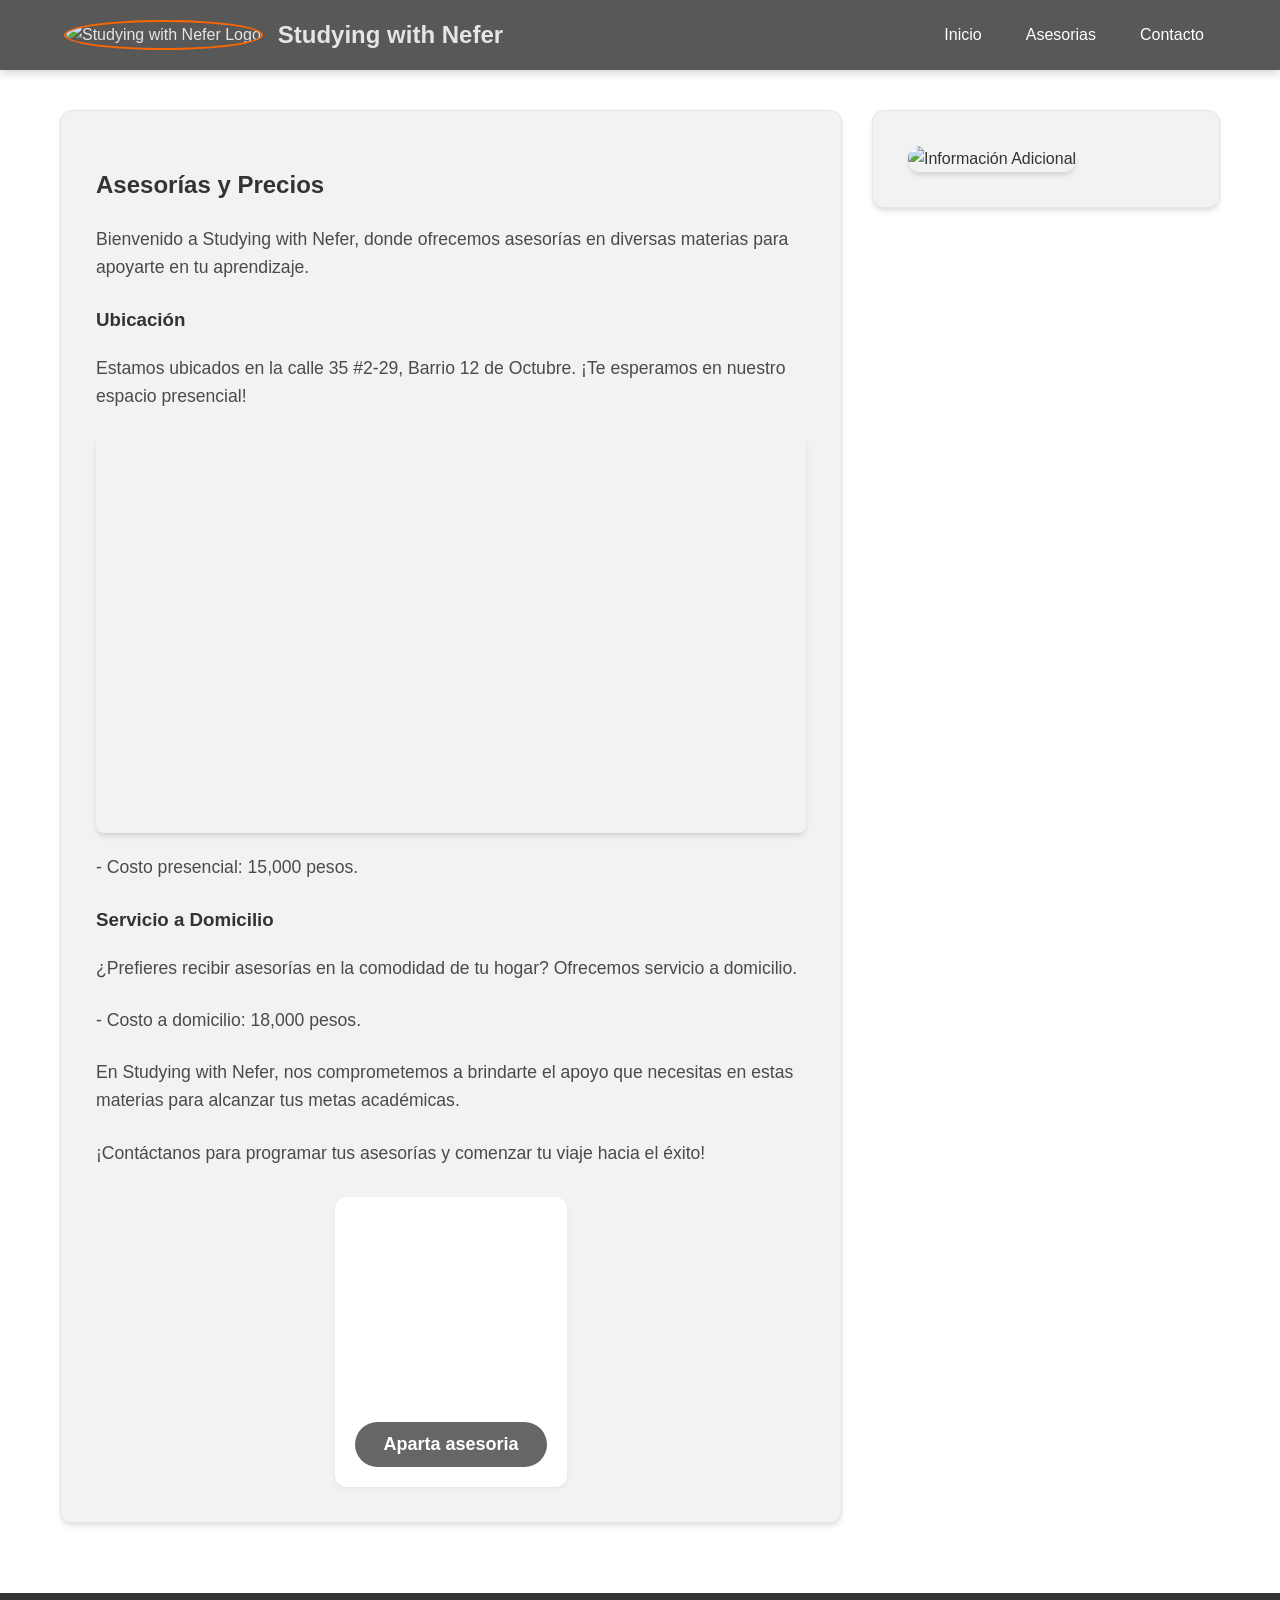
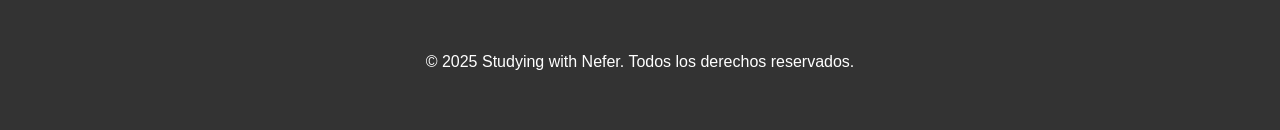
==== asesorias.html @ fe728ef8 "Nuevo diseño" ====
<!DOCTYPE html>
<html lang="en">
  <head>
    <meta charset="UTF-8" />
    <meta name="viewport" content="width=device-width, initial-scale=1.0" />
    <link rel="stylesheet" href="css/asesorias.css" />
    <script async defer src="https://maps.googleapis.com/maps/api/js?key=YOUR_API_KEY&callback=inicializarMapa"></script>
  <script src="js/funcionalidad.js"></script>
  <link rel="icon" href="source/img/logo1.jpeg" type="image/x-icon">

    <title>Asesorias</title>
  </head>

  <body>
    <header>
      <div class="logo">
        <a href="index.html">
          <img src="source/img/logo1.jpeg" alt="Studying with Nefer Logo" />
        </a>
        <div class="logo_titulo">
          <a href="index.html">
            <h2>Studying with Nefer</h2>
          </a>
        </div>
      </div>

      <nav>
        <ul>
           <li><a href="index.html">Inicio</a></li>
            <li><a href="asesorias.html">Asesorias</a></li>
            <li><a href="contacto.html">Contacto</a></li>
        </ul>
      </nav>
    </header>

    <main>
      <article class="main-article">
        <h2>Asesorías y Precios</h2>

        <p>
          Bienvenido a Studying with Nefer, donde ofrecemos asesorías en
          diversas materias para apoyarte en tu aprendizaje.
        </p>

        <h3>Ubicación</h3>
        <p>
          Estamos ubicados en la calle 35 #2-29, Barrio 12 de Octubre. ¡Te
          esperamos en nuestro espacio presencial!
        </p>
        <div class="perro">
            <iframe src="https://www.google.com/maps/embed?pb=!1m17!1m12!1m3!1d988.1263214089205!2d-72.50123773053275!3d7.842064328074396!2m3!1f0!2f0!3f0!3m2!1i1024!2i768!4f13.1!3m2!1m1!2zN8KwNTAnMzEuNCJOIDcywrAzMCcwMi4xIlc!5e0!3m2!1ses!2sco!4v1706820724237!5m2!1ses!2sco" width="600" height="450" style="border:0;" allowfullscreen="" loading="lazy" referrerpolicy="no-referrer-when-downgrade"></iframe>
        </div>
        <p>- Costo presencial: 15,000 pesos.</p>

        <h3>Servicio a Domicilio</h3>
        <p>
          ¿Prefieres recibir asesorías en la comodidad de tu hogar? Ofrecemos
          servicio a domicilio.
        </p>
        <p>- Costo a domicilio: 18,000 pesos.</p>

        

        <p>
          En Studying with Nefer, nos comprometemos a brindarte el apoyo que
          necesitas en estas materias para alcanzar tus metas académicas.
        </p>

        <p>
          ¡Contáctanos para programar tus asesorías y comenzar tu viaje hacia el
          éxito!
        </p>
        <div class="gato-container">
            <div class="gato">
                <img src="source/img/niña2.gif" alt="">
                <button><a href="https://forms.gle/XaP15EMqQSpRd6hD7" target="_blank">Aparta asesoria</a></button>
            </div>
        </div>
        
      </article>

      <aside class="secondary-article">
        <article>
          <!-- Coloca el contenido adicional, por ejemplo, imágenes de información -->
          <img src="source/img/infoMaterias.jpeg" alt="Información Adicional" />
        </article>
      </aside>
    </main>

    <footer>
      <p>&copy; 2025 Studying with Nefer. Todos los derechos reservados.</p>
    </footer>
  </body>
</html>
---- css/asesorias.css ----
/* asesorias.css - Versión Profesional Coherente */

/* 1. Variables de Estilo (Paleta Original) */
:root {
    --color-header-bg: #585858;
    --color-text-light: #ffffff;
    --color-text-muted: #e5e5e5;
    --color-text-dark: #333333;
    --color-card-bg: #f2f2f2;
    --color-accent-hover: #ff6600; /* Naranja de tus botones */
    --shadow-subtle: 0 4px 6px -1px rgba(0, 0, 0, 0.1), 0 2px 4px -1px rgba(0, 0, 0, 0.06);
    --border-radius-card: 12px;
}

* {
    box-sizing: border-box;
}

body {
    font-family: -apple-system, BlinkMacSystemFont, "Segoe UI", Roboto, Helvetica, Arial, sans-serif;
    margin: 0;
    padding: 0;
    background-image: url(../source/img/fondo2.jpg); /* Tu fondo específico para asesorías */
    background-attachment: fixed;
    background-size: cover;
    color: var(--color-text-dark);
    line-height: 1.6;
}

/* 2. Header y Navegación (Igual que Inicio para consistencia) */
header {
    background-color: var(--color-header-bg);
    color: var(--color-text-light);
    padding: 1rem 5%;
    display: flex;
    justify-content: space-between;
    align-items: center;
    box-shadow: 0 2px 10px rgba(0,0,0,0.2);
    position: sticky;
    top: 0;
    z-index: 100;
}

.logo {
    display: flex; 
    align-items: center;
    gap: 15px;
}

.logo img {
    width: 55px;
    height: 55px;
    border-radius: 50%;
    border: 2px solid var(--color-accent-hover);
    object-fit: cover;
}

.logo_titulo h2 {
    margin: 0;
    font-weight: 600;
}

.logo a {
    text-decoration: none;
    color: var(--color-text-muted);
}

nav ul {
    list-style: none;
    padding: 0;
    margin: 0;
    display: flex;
    gap: 20px;
}

nav a {
    text-decoration: none;
    color: var(--color-text-light);
    padding: 8px 12px;
    border-radius: 6px;
    font-weight: 500;
    transition: all 0.3s ease;
}

nav a:hover {
    color: var(--color-accent-hover);
    background-color: rgba(255,255,255,0.1);
}

/* 3. Layout Principal */
main {
    display: flex;
    justify-content: space-between;
    gap: 30px;
    margin: 40px auto;
    max-width: 1200px;
    padding: 0 20px;
}

.main-article {
    width: 70%;
    flex: 1;
}

.secondary-article {
    width: 30%;
}

/* 4. Tarjetas de Contenido (Articles) */
article {
    background-color: var(--color-card-bg);
    padding: 35px;
    margin-bottom: 30px;
    border-radius: var(--border-radius-card);
    box-shadow: var(--shadow-subtle);
    border: 1px solid rgba(0,0,0,0.05);
}

article h1 {
    color: var(--color-header-bg);
    font-size: 2.2rem;
    margin-bottom: 1.5rem;
    border-bottom: 3px solid var(--color-accent-hover);
    display: inline-block;
    padding-bottom: 5px;
}

article p {
    font-size: 1.1rem;
    color: #4a4a4a;
    margin-bottom: 1.5rem;
}

/* 5. Contenedor de Video/Iframe (Clase .perro) */
.perro {
    position: relative;
    overflow: hidden;
    padding-top: 56.25%; /* Relación de aspecto 16:9 */
    border-radius: 8px;
    box-shadow: var(--shadow-subtle);
    margin: 20px 0;
}

.perro iframe {
    position: absolute;
    top: 0;
    left: 0;
    width: 100%;
    height: 100%;
    border: none;
}

/* 6. Sección de Gatos / Imágenes */
.gato-container {
    display: flex;
    justify-content: center;
    gap: 30px;
    margin-top: 30px;
}

.gato {
    display: flex;
    flex-direction: column;
    align-items: center;
    background-color: #ffffff;
    padding: 20px;
    border-radius: var(--border-radius-card);
    box-shadow: 0 2px 5px rgba(0,0,0,0.05);
    transition: transform 0.3s ease;
}

.gato img {
    height: 180px;
    object-fit: contain;
    margin-bottom: 15px;
}

/* 7. Botones Profesionales */
button {
    background-color: #666666;
    color: #ffffff;
    border: none;
    padding: 12px 28px;
    border-radius: 50px;
    cursor: pointer;
    transition: all 0.3s ease;
    margin-top: 10px;
    font-size: 18px;
    font-weight: 600;
}

button a {
    text-decoration: none;
    color: #ffffff;
    display: block;
}

button:hover {
    background-color: var(--color-accent-hover);
    transform: translateY(-2px);
    box-shadow: 0 6px 12px rgba(255, 102, 0, 0.3);
}

/* Sidebar */
.secondary-article img {
    width: 100%;
    border-radius: var(--border-radius-card);
    box-shadow: var(--shadow-subtle);
}

/* 8. Footer */
footer {
    background-color: #333;
    color: #fff;
    text-align: center;
    padding: 40px 0;
    width: 100%;
}

/* 9. Responsividad */
@media only screen and (max-width: 768px) {
    header {
        flex-direction: column;
        padding: 15px;
    }

    nav ul {
        margin-top: 15px;
        gap: 10px;
    }

    main {
        flex-direction: column;
    }

    .main-article, .secondary-article {
        width: 100%;
    }

    .gato-container {
        flex-direction: column;
    }
}
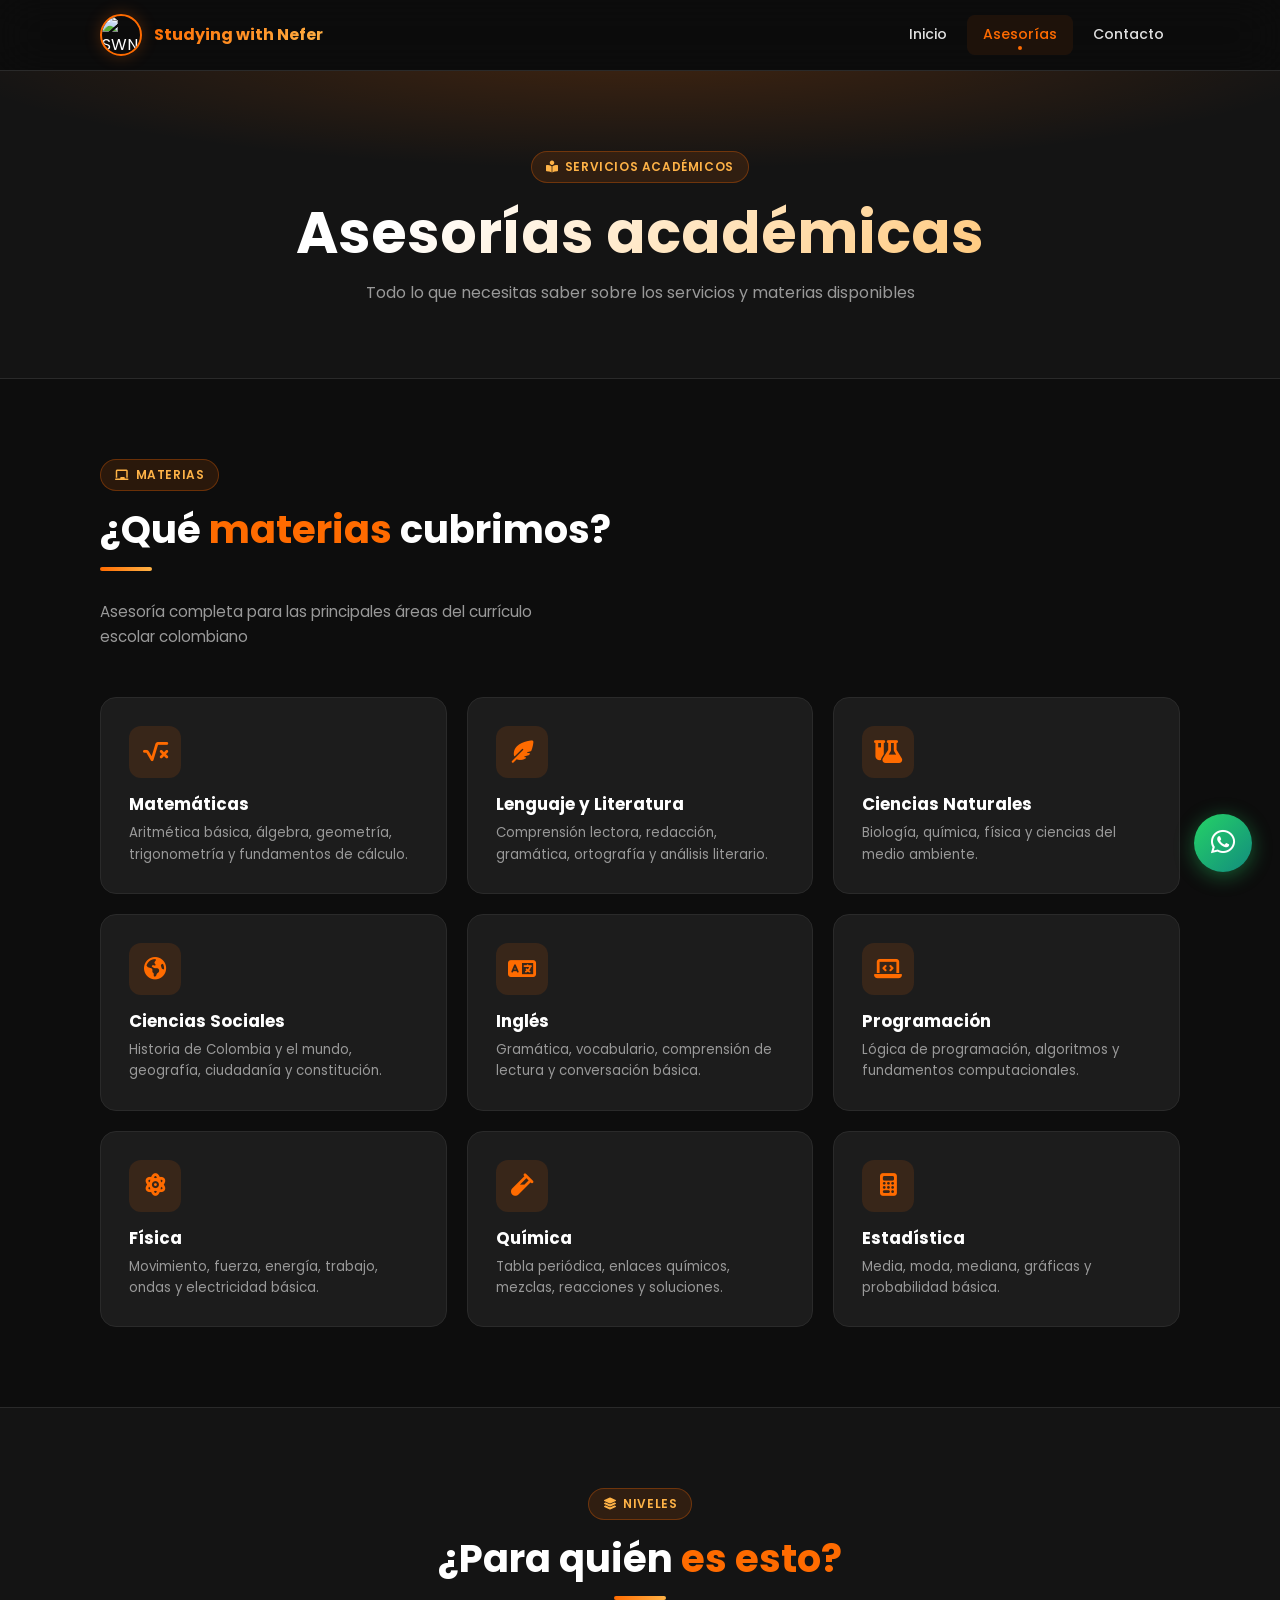
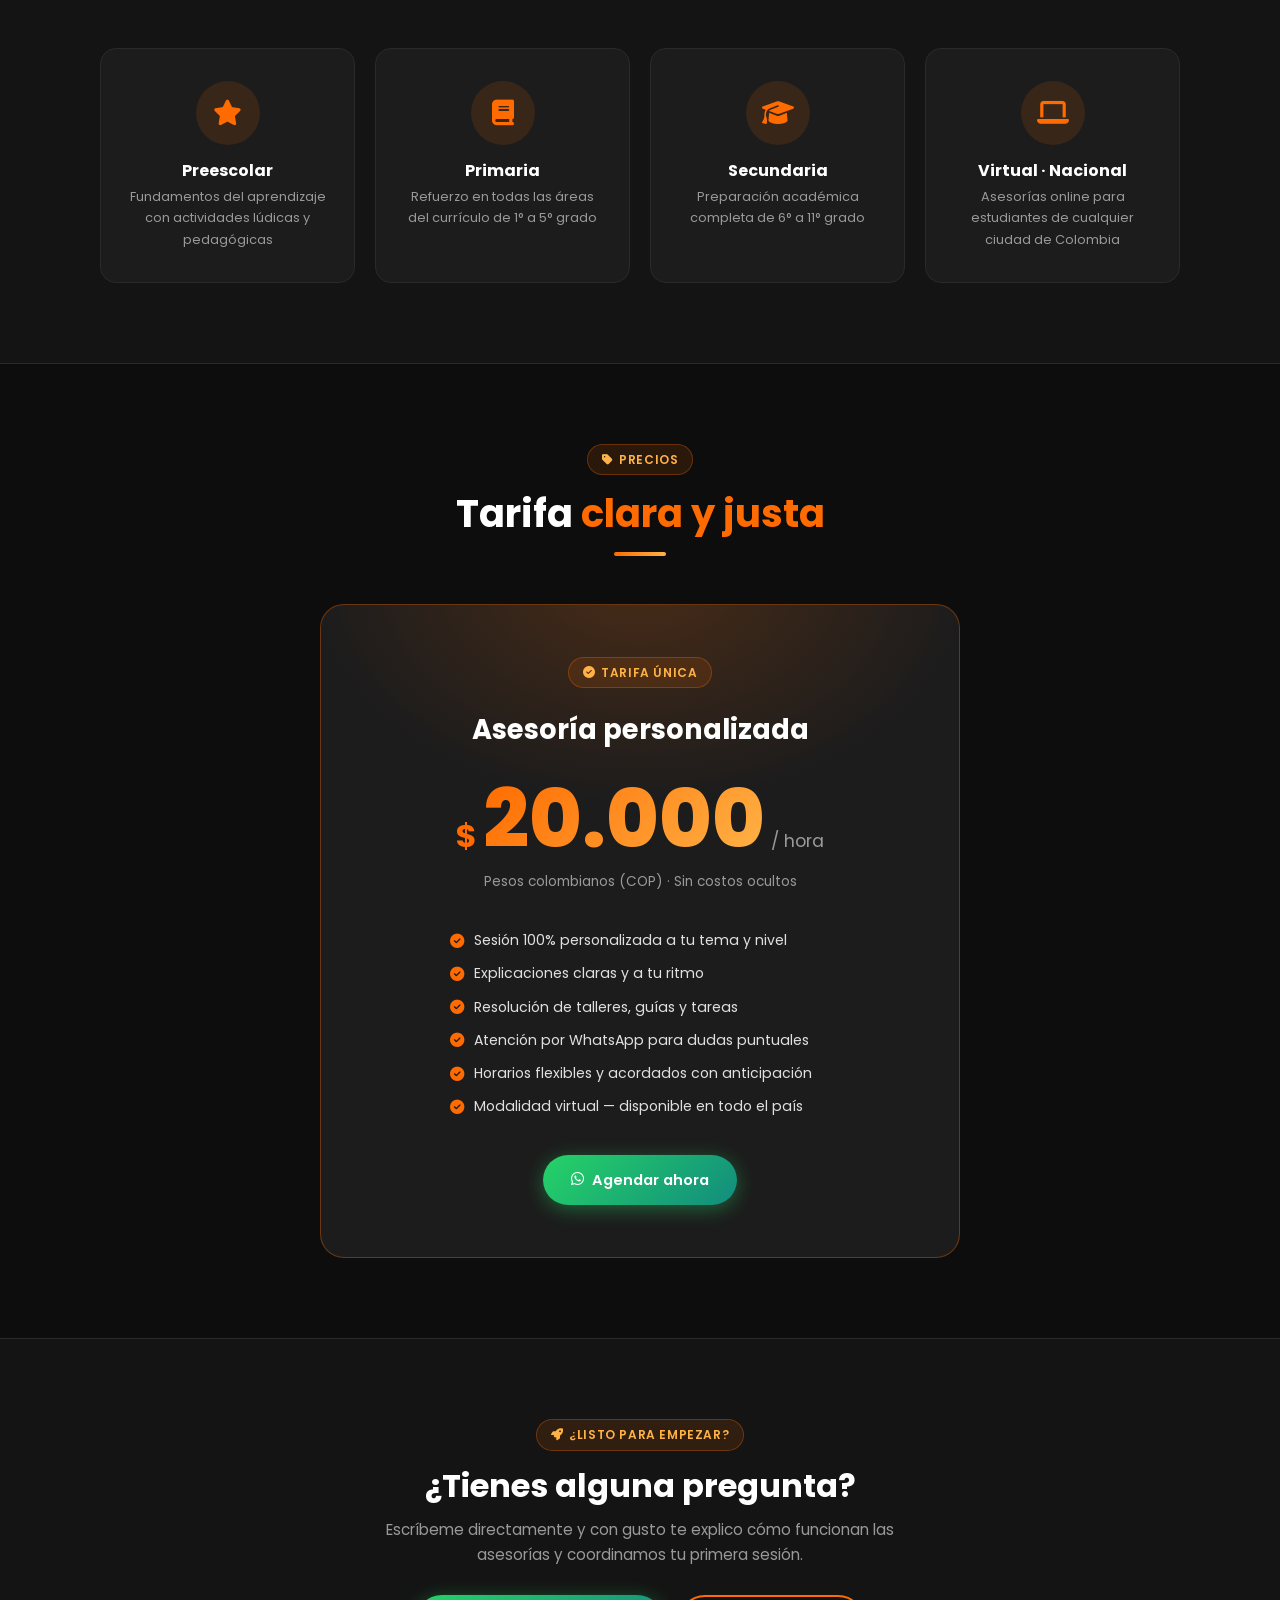
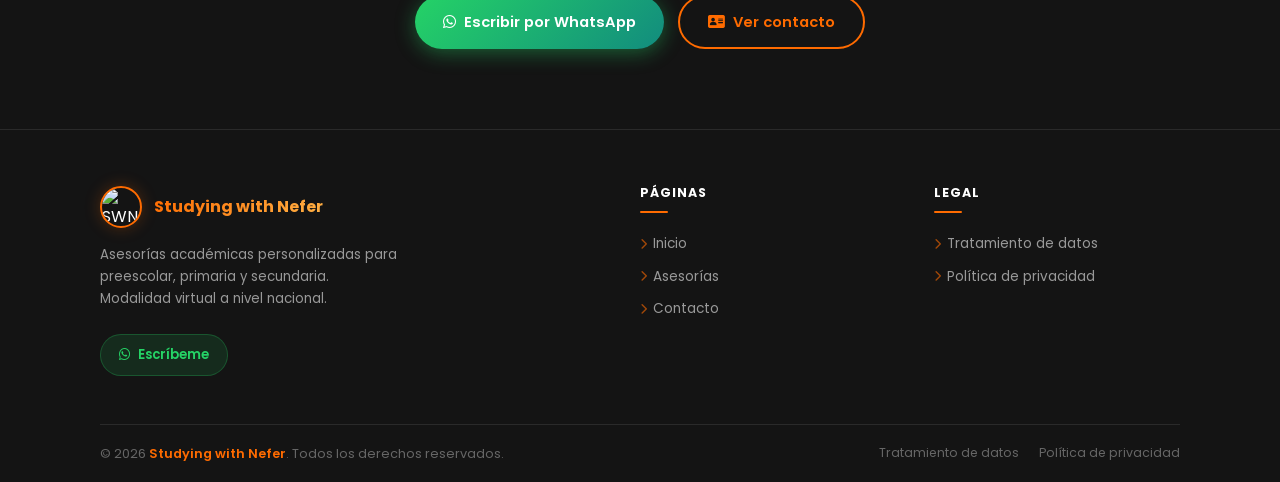
==== commit 67e050f4: "Mejora diseño" ====
--- a/asesorias.html
+++ b/asesorias.html
@@ -1,94 +1,282 @@
 <!DOCTYPE html>
-<html lang="en">
-  <head>
-    <meta charset="UTF-8" />
-    <meta name="viewport" content="width=device-width, initial-scale=1.0" />
-    <link rel="stylesheet" href="css/asesorias.css" />
-    <script async defer src="https://maps.googleapis.com/maps/api/js?key=YOUR_API_KEY&callback=inicializarMapa"></script>
-  <script src="js/funcionalidad.js"></script>
-  <link rel="icon" href="source/img/logo1.jpeg" type="image/x-icon">
-
-    <title>Asesorias</title>
-  </head>
-
-  <body>
-    <header>
-      <div class="logo">
-        <a href="index.html">
-          <img src="source/img/logo1.jpeg" alt="Studying with Nefer Logo" />
+<html lang="es">
+<head>
+  <meta charset="UTF-8" />
+  <meta name="viewport" content="width=device-width, initial-scale=1.0" />
+  <title>Asesorías — Studying with Nefer</title>
+  <link rel="icon" href="source/img/logo1.jpeg" type="image/jpeg">
+  <meta name="description" content="Servicios de asesoría académica personalizados. Matemáticas, Lenguaje, Ciencias, Inglés y más. $20.000 por hora.">
+  <link rel="preconnect" href="https://fonts.googleapis.com">
+  <link rel="preconnect" href="https://fonts.gstatic.com" crossorigin>
+  <link href="https://fonts.googleapis.com/css2?family=Poppins:wght@300;400;500;600;700;800&display=swap" rel="stylesheet">
+  <link rel="stylesheet" href="https://cdnjs.cloudflare.com/ajax/libs/font-awesome/6.5.0/css/all.min.css">
+  <link rel="stylesheet" href="css/global.css">
+  <link rel="stylesheet" href="css/asesorias.css">
+</head>
+<body>
+
+  <!-- ====== HEADER ====== -->
+  <header>
+    <div class="header-inner">
+      <a href="index.html" class="logo-link">
+        <img src="source/img/logo1.jpeg" alt="SWN">
+        <span class="logo-text">Studying with Nefer</span>
+      </a>
+      <nav>
+        <a href="index.html"      class="nav-link">Inicio</a>
+        <a href="asesorias.html"  class="nav-link active">Asesorías</a>
+        <a href="contacto.html"   class="nav-link">Contacto</a>
+      </nav>
+    </div>
+  </header>
+
+  <main>
+
+    <!-- ====== PAGE HERO ====== -->
+    <div class="page-hero">
+      <div class="page-hero-grid" aria-hidden="true"></div>
+      <div class="badge reveal">
+        <i class="fa-solid fa-book-open-reader"></i>
+        Servicios académicos
+      </div>
+      <h1 class="reveal reveal-delay-1">Asesorías académicas</h1>
+      <p class="reveal reveal-delay-2">Todo lo que necesitas saber sobre los servicios y materias disponibles</p>
+    </div>
+
+    <!-- ====== MATERIAS ====== -->
+    <section class="services-section">
+      <div class="section-inner">
+        <div class="section-header reveal">
+          <div class="badge"><i class="fa-solid fa-chalkboard"></i> Materias</div>
+          <h2 class="section-title">¿Qué <span>materias</span> cubrimos?</h2>
+          <div class="divider"></div>
+          <p class="section-sub">Asesoría completa para las principales áreas del currículo escolar colombiano</p>
+        </div>
+
+        <div class="services-grid">
+          <div class="service-card reveal reveal-delay-1">
+            <div class="card-icon"><i class="fa-solid fa-square-root-variable"></i></div>
+            <h3>Matemáticas</h3>
+            <p>Aritmética básica, álgebra, geometría, trigonometría y fundamentos de cálculo.</p>
+          </div>
+          <div class="service-card reveal reveal-delay-2">
+            <div class="card-icon"><i class="fa-solid fa-feather-pointed"></i></div>
+            <h3>Lenguaje y Literatura</h3>
+            <p>Comprensión lectora, redacción, gramática, ortografía y análisis literario.</p>
+          </div>
+          <div class="service-card reveal reveal-delay-3">
+            <div class="card-icon"><i class="fa-solid fa-flask-vial"></i></div>
+            <h3>Ciencias Naturales</h3>
+            <p>Biología, química, física y ciencias del medio ambiente.</p>
+          </div>
+          <div class="service-card reveal reveal-delay-1">
+            <div class="card-icon"><i class="fa-solid fa-earth-americas"></i></div>
+            <h3>Ciencias Sociales</h3>
+            <p>Historia de Colombia y el mundo, geografía, ciudadanía y constitución.</p>
+          </div>
+          <div class="service-card reveal reveal-delay-2">
+            <div class="card-icon"><i class="fa-solid fa-language"></i></div>
+            <h3>Inglés</h3>
+            <p>Gramática, vocabulario, comprensión de lectura y conversación básica.</p>
+          </div>
+          <div class="service-card reveal reveal-delay-3">
+            <div class="card-icon"><i class="fa-solid fa-laptop-code"></i></div>
+            <h3>Programación</h3>
+            <p>Lógica de programación, algoritmos y fundamentos computacionales.</p>
+          </div>
+          <div class="service-card reveal reveal-delay-1">
+            <div class="card-icon"><i class="fa-solid fa-atom"></i></div>
+            <h3>Física</h3>
+            <p>Movimiento, fuerza, energía, trabajo, ondas y electricidad básica.</p>
+          </div>
+          <div class="service-card reveal reveal-delay-2">
+            <div class="card-icon"><i class="fa-solid fa-vial"></i></div>
+            <h3>Química</h3>
+            <p>Tabla periódica, enlaces químicos, mezclas, reacciones y soluciones.</p>
+          </div>
+          <div class="service-card reveal reveal-delay-3">
+            <div class="card-icon"><i class="fa-solid fa-calculator"></i></div>
+            <h3>Estadística</h3>
+            <p>Media, moda, mediana, gráficas y probabilidad básica.</p>
+          </div>
+        </div>
+      </div>
+    </section>
+
+    <!-- ====== NIVELES ====== -->
+    <section class="levels-section">
+      <div class="section-inner">
+        <div class="section-header center reveal">
+          <div class="badge"><i class="fa-solid fa-layer-group"></i> Niveles</div>
+          <h2 class="section-title">¿Para quién <span>es esto?</span></h2>
+          <div class="divider" style="margin:14px auto 0;"></div>
+        </div>
+
+        <div class="levels-grid" style="margin-top:40px;">
+          <div class="level-card reveal reveal-delay-1">
+            <div class="level-icon"><i class="fa-solid fa-star"></i></div>
+            <h3>Preescolar</h3>
+            <p>Fundamentos del aprendizaje con actividades lúdicas y pedagógicas</p>
+          </div>
+          <div class="level-card reveal reveal-delay-2">
+            <div class="level-icon"><i class="fa-solid fa-book"></i></div>
+            <h3>Primaria</h3>
+            <p>Refuerzo en todas las áreas del currículo de 1° a 5° grado</p>
+          </div>
+          <div class="level-card reveal reveal-delay-3">
+            <div class="level-icon"><i class="fa-solid fa-graduation-cap"></i></div>
+            <h3>Secundaria</h3>
+            <p>Preparación académica completa de 6° a 11° grado</p>
+          </div>
+          <div class="level-card reveal reveal-delay-4">
+            <div class="level-icon"><i class="fa-solid fa-laptop"></i></div>
+            <h3>Virtual · Nacional</h3>
+            <p>Asesorías online para estudiantes de cualquier ciudad de Colombia</p>
+          </div>
+        </div>
+      </div>
+    </section>
+
+    <!-- ====== PRECIO ====== -->
+    <section class="pricing-section">
+      <div class="section-inner">
+        <div class="section-header center reveal">
+          <div class="badge"><i class="fa-solid fa-tag"></i> Precios</div>
+          <h2 class="section-title">Tarifa <span>clara y justa</span></h2>
+          <div class="divider" style="margin:14px auto 0;"></div>
+        </div>
+
+        <div class="pricing-wrapper" style="margin-top:40px;">
+          <div class="main-price-card reveal">
+            <div class="badge">
+              <i class="fa-solid fa-circle-check"></i>
+              Tarifa única
+            </div>
+            <h2>Asesoría personalizada</h2>
+
+            <div class="big-price">
+              <span class="bp-sign">$</span>
+              <span class="bp-value">20.000</span>
+              <span class="bp-unit">/ hora</span>
+            </div>
+            <p class="price-note">Pesos colombianos (COP) · Sin costos ocultos</p>
+
+            <div class="price-includes">
+              <div class="include-item">
+                <i class="fa-solid fa-circle-check"></i>
+                Sesión 100% personalizada a tu tema y nivel
+              </div>
+              <div class="include-item">
+                <i class="fa-solid fa-circle-check"></i>
+                Explicaciones claras y a tu ritmo
+              </div>
+              <div class="include-item">
+                <i class="fa-solid fa-circle-check"></i>
+                Resolución de talleres, guías y tareas
+              </div>
+              <div class="include-item">
+                <i class="fa-solid fa-circle-check"></i>
+                Atención por WhatsApp para dudas puntuales
+              </div>
+              <div class="include-item">
+                <i class="fa-solid fa-circle-check"></i>
+                Horarios flexibles y acordados con anticipación
+              </div>
+              <div class="include-item">
+                <i class="fa-solid fa-circle-check"></i>
+                Modalidad virtual — disponible en todo el país
+              </div>
+            </div>
+
+            <a href="https://wa.me/573148548544?text=Hola%20Nefer!%20Quiero%20un%20servicio%20de%20asesor%C3%ADa%20de%20tareas.%20%C2%BFMe%20puedes%20dar%20m%C3%A1s%20informaci%C3%B3n%3F"
+               class="btn btn-whatsapp" target="_blank" rel="noopener noreferrer">
+              <i class="fa-brands fa-whatsapp"></i>
+              Agendar ahora
+            </a>
+          </div>
+        </div>
+      </div>
+    </section>
+
+    <!-- ====== CTA ====== -->
+    <section class="cta-section">
+      <div class="section-inner">
+        <div class="cta-box reveal">
+          <div class="badge"><i class="fa-solid fa-rocket"></i> ¿Listo para empezar?</div>
+          <h2>¿Tienes alguna pregunta?</h2>
+          <p>Escríbeme directamente y con gusto te explico cómo funcionan las asesorías y coordinamos tu primera sesión.</p>
+          <div class="cta-actions">
+            <a href="https://wa.me/573148548544?text=Hola%20Nefer!%20Quiero%20un%20servicio%20de%20asesor%C3%ADa%20de%20tareas.%20%C2%BFMe%20puedes%20dar%20m%C3%A1s%20informaci%C3%B3n%3F"
+               class="btn btn-whatsapp" target="_blank" rel="noopener noreferrer">
+              <i class="fa-brands fa-whatsapp"></i>
+              Escribir por WhatsApp
+            </a>
+            <a href="contacto.html" class="btn btn-secondary">
+              <i class="fa-solid fa-address-card"></i>
+              Ver contacto
+            </a>
+          </div>
+        </div>
+      </div>
+    </section>
+
+  </main>
+
+  <!-- ====== FOOTER ====== -->
+  <footer>
+    <div class="footer-body">
+      <div class="footer-brand">
+        <a href="index.html" class="logo-link">
+          <img src="source/img/logo1.jpeg" alt="SWN">
+          <span class="logo-text">Studying with Nefer</span>
         </a>
-        <div class="logo_titulo">
-          <a href="index.html">
-            <h2>Studying with Nefer</h2>
-          </a>
-        </div>
-      </div>
-
-      <nav>
+        <p>Asesorías académicas personalizadas para preescolar, primaria y secundaria. Modalidad virtual a nivel nacional.</p>
+        <a href="https://wa.me/573148548544?text=Hola%20Nefer!%20Quiero%20un%20servicio%20de%20asesor%C3%ADa%20de%20tareas.%20%C2%BFMe%20puedes%20dar%20m%C3%A1s%20informaci%C3%B3n%3F"
+           class="footer-wa" target="_blank" rel="noopener noreferrer">
+          <i class="fa-brands fa-whatsapp"></i> Escríbeme
+        </a>
+      </div>
+      <div class="footer-col">
+        <h4>Páginas</h4>
         <ul>
-           <li><a href="index.html">Inicio</a></li>
-            <li><a href="asesorias.html">Asesorias</a></li>
-            <li><a href="contacto.html">Contacto</a></li>
+          <li><a href="index.html"><i class="fa-solid fa-chevron-right"></i> Inicio</a></li>
+          <li><a href="asesorias.html"><i class="fa-solid fa-chevron-right"></i> Asesorías</a></li>
+          <li><a href="contacto.html"><i class="fa-solid fa-chevron-right"></i> Contacto</a></li>
         </ul>
-      </nav>
-    </header>
-
-    <main>
-      <article class="main-article">
-        <h2>Asesorías y Precios</h2>
-
-        <p>
-          Bienvenido a Studying with Nefer, donde ofrecemos asesorías en
-          diversas materias para apoyarte en tu aprendizaje.
-        </p>
-
-        <h3>Ubicación</h3>
-        <p>
-          Estamos ubicados en la calle 35 #2-29, Barrio 12 de Octubre. ¡Te
-          esperamos en nuestro espacio presencial!
-        </p>
-        <div class="perro">
-            <iframe src="https://www.google.com/maps/embed?pb=!1m17!1m12!1m3!1d988.1263214089205!2d-72.50123773053275!3d7.842064328074396!2m3!1f0!2f0!3f0!3m2!1i1024!2i768!4f13.1!3m2!1m1!2zN8KwNTAnMzEuNCJOIDcywrAzMCcwMi4xIlc!5e0!3m2!1ses!2sco!4v1706820724237!5m2!1ses!2sco" width="600" height="450" style="border:0;" allowfullscreen="" loading="lazy" referrerpolicy="no-referrer-when-downgrade"></iframe>
-        </div>
-        <p>- Costo presencial: 15,000 pesos.</p>
-
-        <h3>Servicio a Domicilio</h3>
-        <p>
-          ¿Prefieres recibir asesorías en la comodidad de tu hogar? Ofrecemos
-          servicio a domicilio.
-        </p>
-        <p>- Costo a domicilio: 18,000 pesos.</p>
-
-        
-
-        <p>
-          En Studying with Nefer, nos comprometemos a brindarte el apoyo que
-          necesitas en estas materias para alcanzar tus metas académicas.
-        </p>
-
-        <p>
-          ¡Contáctanos para programar tus asesorías y comenzar tu viaje hacia el
-          éxito!
-        </p>
-        <div class="gato-container">
-            <div class="gato">
-                <img src="source/img/niña2.gif" alt="">
-                <button><a href="https://forms.gle/XaP15EMqQSpRd6hD7" target="_blank">Aparta asesoria</a></button>
-            </div>
-        </div>
-        
-      </article>
-
-      <aside class="secondary-article">
-        <article>
-          <!-- Coloca el contenido adicional, por ejemplo, imágenes de información -->
-          <img src="source/img/infoMaterias.jpeg" alt="Información Adicional" />
-        </article>
-      </aside>
-    </main>
-
-    <footer>
-      <p>&copy; 2025 Studying with Nefer. Todos los derechos reservados.</p>
-    </footer>
-  </body>
+      </div>
+      <div class="footer-col">
+        <h4>Legal</h4>
+        <ul>
+          <li><a href="tratamiento-datos.html"><i class="fa-solid fa-chevron-right"></i> Tratamiento de datos</a></li>
+          <li><a href="politica-privacidad.html"><i class="fa-solid fa-chevron-right"></i> Política de privacidad</a></li>
+        </ul>
+      </div>
+    </div>
+    <div class="footer-bottom">
+      <p>© 2026 <span>Studying with Nefer</span>. Todos los derechos reservados.</p>
+      <div class="footer-legal-links">
+        <a href="tratamiento-datos.html">Tratamiento de datos</a>
+        <a href="politica-privacidad.html">Política de privacidad</a>
+      </div>
+    </div>
+  </footer>
+
+  <!-- Botón flotante WhatsApp -->
+  <a href="https://wa.me/573148548544?text=Hola%20Nefer!%20Quiero%20un%20servicio%20de%20asesor%C3%ADa%20de%20tareas.%20%C2%BFMe%20puedes%20dar%20m%C3%A1s%20informaci%C3%B3n%3F"
+     class="whatsapp-float" target="_blank" rel="noopener noreferrer" aria-label="WhatsApp">
+    <i class="fa-brands fa-whatsapp"></i>
+  </a>
+
+  <script>
+    const observer = new IntersectionObserver(entries => {
+      entries.forEach(e => { if (e.isIntersecting) e.target.classList.add('visible') })
+    }, { threshold: 0.1 })
+
+    document.querySelectorAll('.reveal').forEach(el => observer.observe(el))
+
+    setTimeout(() => {
+      document.querySelectorAll('.page-hero .reveal').forEach(el => el.classList.add('visible'))
+    }, 80)
+  </script>
+</body>
 </html>
--- a/css/global.css
+++ b/css/global.css
@@ -0,0 +1,597 @@
+/* =============================================
+   GLOBAL.CSS — Studying with Nefer
+   Paleta: Naranja + Negro
+   ============================================= */
+
+/* Reset */
+*, *::before, *::after {
+  margin: 0;
+  padding: 0;
+  box-sizing: border-box;
+}
+
+/* Variables */
+:root {
+  --orange:         #FF6B00;
+  --orange-light:   #FF8C00;
+  --orange-lighter: #FFB347;
+  --orange-dark:    #CC5500;
+  --orange-glow:    rgba(255, 107, 0, 0.25);
+  --orange-subtle:  rgba(255, 107, 0, 0.08);
+
+  --dark:           #0D0D0D;
+  --dark-2:         #141414;
+  --dark-card:      #1C1C1C;
+  --dark-border:    #2A2A2A;
+  --dark-hover:     #242424;
+
+  --white:          #FFFFFF;
+  --gray-light:     #E0E0E0;
+  --gray:           #999999;
+  --gray-dark:      #666666;
+
+  --green-wa:       #25D366;
+  --green-wa-dark:  #128C7E;
+
+  --font:       'Poppins', sans-serif;
+  --radius-sm:  8px;
+  --radius:     16px;
+  --radius-lg:  24px;
+
+  --shadow:        0 8px 32px rgba(0, 0, 0, 0.6);
+  --shadow-orange: 0 4px 24px rgba(255, 107, 0, 0.35);
+  --shadow-wa:     0 4px 20px rgba(37, 211, 102, 0.4);
+
+  --transition: all 0.3s cubic-bezier(0.4, 0, 0.2, 1);
+  --max-width:  1080px;
+}
+
+html { scroll-behavior: smooth; }
+
+body {
+  font-family: var(--font);
+  background-color: var(--dark);
+  color: var(--white);
+  line-height: 1.65;
+  overflow-x: hidden;
+}
+
+h1, h2, h3, h4 { line-height: 1.2; font-weight: 700; }
+a { text-decoration: none; color: inherit; }
+img { max-width: 100%; display: block; }
+p { color: var(--gray); }
+strong { color: var(--white); font-weight: 600; }
+
+/* ====== HEADER ====== */
+header {
+  position: sticky;
+  top: 0;
+  z-index: 100;
+  background: rgba(13, 13, 13, 0.92);
+  backdrop-filter: blur(24px);
+  -webkit-backdrop-filter: blur(24px);
+  border-bottom: 1px solid var(--dark-border);
+  padding: 0 2rem;
+}
+
+.header-inner {
+  max-width: var(--max-width);
+  margin: 0 auto;
+  display: flex;
+  align-items: center;
+  justify-content: space-between;
+  height: 70px;
+}
+
+.logo-link {
+  display: flex;
+  align-items: center;
+  gap: 12px;
+}
+
+.logo-link img {
+  height: 42px;
+  width: 42px;
+  border-radius: 50%;
+  object-fit: cover;
+  border: 2px solid var(--orange);
+  box-shadow: 0 0 16px var(--orange-glow);
+}
+
+.logo-text {
+  font-size: 1rem;
+  font-weight: 700;
+  background: linear-gradient(135deg, var(--orange), var(--orange-lighter));
+  -webkit-background-clip: text;
+  -webkit-text-fill-color: transparent;
+  background-clip: text;
+  white-space: nowrap;
+}
+
+nav {
+  display: flex;
+  align-items: center;
+  gap: 4px;
+}
+
+.nav-link {
+  padding: 8px 16px;
+  border-radius: var(--radius-sm);
+  font-size: 0.88rem;
+  font-weight: 500;
+  color: var(--gray-light);
+  transition: var(--transition);
+  position: relative;
+}
+
+.nav-link:hover {
+  color: var(--orange);
+  background: var(--orange-subtle);
+}
+
+.nav-link.active {
+  color: var(--orange);
+  background: var(--orange-subtle);
+}
+
+.nav-link.active::after {
+  content: '';
+  position: absolute;
+  bottom: 5px;
+  left: 50%;
+  transform: translateX(-50%);
+  width: 4px;
+  height: 4px;
+  border-radius: 50%;
+  background: var(--orange);
+}
+
+/* ====== FOOTER ====== */
+footer {
+  background: var(--dark-2);
+  border-top: 1px solid var(--dark-border);
+  padding: 0 2rem;
+}
+
+.footer-body {
+  max-width: var(--max-width);
+  margin: 0 auto;
+  padding: 56px 0 48px;
+  display: grid;
+  grid-template-columns: 2fr 1fr 1fr;
+  gap: 48px;
+}
+
+/* Brand column */
+.footer-brand .logo-link { margin-bottom: 16px; }
+
+.footer-brand p {
+  font-size: 0.83rem;
+  color: var(--gray);
+  line-height: 1.65;
+  margin-bottom: 24px;
+  max-width: 300px;
+}
+
+.footer-wa {
+  display: inline-flex;
+  align-items: center;
+  gap: 8px;
+  background: rgba(37, 211, 102, 0.12);
+  color: var(--green-wa);
+  border: 1px solid rgba(37, 211, 102, 0.25);
+  padding: 9px 18px;
+  border-radius: 50px;
+  font-size: 0.82rem;
+  font-weight: 600;
+  font-family: var(--font);
+  transition: var(--transition);
+}
+
+.footer-wa:hover {
+  background: rgba(37, 211, 102, 0.22);
+  transform: translateY(-1px);
+}
+
+/* Link columns */
+.footer-col h4 {
+  font-size: 0.78rem;
+  font-weight: 700;
+  color: var(--white);
+  text-transform: uppercase;
+  letter-spacing: 1px;
+  margin-bottom: 20px;
+  position: relative;
+  padding-bottom: 12px;
+}
+
+.footer-col h4::after {
+  content: '';
+  position: absolute;
+  bottom: 0; left: 0;
+  width: 28px; height: 2px;
+  background: var(--orange);
+  border-radius: 2px;
+}
+
+.footer-col ul {
+  list-style: none;
+  display: flex;
+  flex-direction: column;
+  gap: 10px;
+}
+
+.footer-col ul li a {
+  font-size: 0.85rem;
+  color: var(--gray);
+  transition: var(--transition);
+  display: flex;
+  align-items: center;
+  gap: 6px;
+}
+
+.footer-col ul li a:hover { color: var(--orange); padding-left: 4px; }
+
+.footer-col ul li a i {
+  font-size: 0.7rem;
+  color: var(--orange);
+  opacity: 0.6;
+}
+
+/* Bottom bar */
+.footer-bottom {
+  border-top: 1px solid var(--dark-border);
+  padding: 18px 0;
+  max-width: var(--max-width);
+  margin: 0 auto;
+  display: flex;
+  align-items: center;
+  justify-content: space-between;
+  flex-wrap: wrap;
+  gap: 8px;
+}
+
+.footer-bottom p {
+  font-size: 0.8rem;
+  color: var(--gray-dark);
+}
+
+.footer-bottom span { color: var(--orange); font-weight: 600; }
+
+.footer-legal-links {
+  display: flex;
+  gap: 20px;
+}
+
+.footer-legal-links a {
+  font-size: 0.78rem;
+  color: var(--gray-dark);
+  transition: var(--transition);
+}
+
+.footer-legal-links a:hover { color: var(--orange); }
+
+/* Footer responsive */
+@media (max-width: 768px) {
+  .footer-body {
+    grid-template-columns: 1fr 1fr;
+    gap: 36px;
+    padding: 44px 0 36px;
+  }
+  .footer-brand { grid-column: 1 / -1; }
+  .footer-brand p { max-width: 100%; }
+  .footer-bottom { flex-direction: column; align-items: flex-start; gap: 10px; }
+}
+
+@media (max-width: 480px) {
+  .footer-body { grid-template-columns: 1fr; }
+}
+
+/* ====== BUTTONS ====== */
+.btn {
+  display: inline-flex;
+  align-items: center;
+  gap: 8px;
+  padding: 13px 28px;
+  border-radius: 50px;
+  font-family: var(--font);
+  font-size: 0.92rem;
+  font-weight: 600;
+  cursor: pointer;
+  border: none;
+  transition: var(--transition);
+  text-decoration: none;
+  white-space: nowrap;
+}
+
+.btn-primary {
+  background: linear-gradient(135deg, var(--orange), var(--orange-light));
+  color: var(--white);
+  box-shadow: var(--shadow-orange);
+}
+
+.btn-primary:hover {
+  transform: translateY(-2px);
+  box-shadow: 0 8px 32px rgba(255, 107, 0, 0.5);
+}
+
+.btn-secondary {
+  background: transparent;
+  color: var(--orange);
+  border: 2px solid var(--orange);
+}
+
+.btn-secondary:hover {
+  background: var(--orange-subtle);
+  transform: translateY(-2px);
+}
+
+.btn-whatsapp {
+  background: linear-gradient(135deg, var(--green-wa), var(--green-wa-dark));
+  color: var(--white);
+  box-shadow: var(--shadow-wa);
+}
+
+.btn-whatsapp:hover {
+  transform: translateY(-2px);
+  box-shadow: 0 8px 32px rgba(37, 211, 102, 0.5);
+}
+
+/* ====== FLOATING WHATSAPP ====== */
+.whatsapp-float {
+  position: fixed;
+  bottom: 28px;
+  right: 28px;
+  z-index: 999;
+  width: 58px;
+  height: 58px;
+  background: linear-gradient(135deg, var(--green-wa), var(--green-wa-dark));
+  border-radius: 50%;
+  display: flex;
+  align-items: center;
+  justify-content: center;
+  color: var(--white);
+  font-size: 1.7rem;
+  box-shadow: var(--shadow-wa);
+  transition: var(--transition);
+  animation: waPulse 2.5s ease-in-out infinite;
+}
+
+.whatsapp-float:hover {
+  transform: scale(1.12) !important;
+  box-shadow: 0 8px 32px rgba(37, 211, 102, 0.7);
+  animation: none;
+}
+
+/* ====== BADGE ====== */
+.badge {
+  display: inline-flex;
+  align-items: center;
+  gap: 6px;
+  background: rgba(255, 107, 0, 0.12);
+  color: var(--orange-lighter);
+  border: 1px solid rgba(255, 107, 0, 0.3);
+  border-radius: 50px;
+  padding: 5px 14px;
+  font-size: 0.75rem;
+  font-weight: 600;
+  letter-spacing: 0.6px;
+  text-transform: uppercase;
+  margin-bottom: 16px;
+}
+
+/* ====== DIVIDER ====== */
+.divider {
+  width: 52px;
+  height: 4px;
+  background: linear-gradient(90deg, var(--orange), var(--orange-lighter));
+  border-radius: 2px;
+  margin: 14px 0 28px;
+}
+
+/* ====== CARDS ====== */
+.card {
+  background: var(--dark-card);
+  border: 1px solid var(--dark-border);
+  border-radius: var(--radius);
+  padding: 28px;
+  transition: var(--transition);
+}
+
+.card:hover {
+  border-color: rgba(255, 107, 0, 0.4);
+  transform: translateY(-4px);
+  box-shadow: var(--shadow-orange);
+}
+
+.card-icon {
+  width: 52px;
+  height: 52px;
+  border-radius: 12px;
+  background: rgba(255, 107, 0, 0.12);
+  display: flex;
+  align-items: center;
+  justify-content: center;
+  font-size: 1.4rem;
+  color: var(--orange);
+  margin-bottom: 18px;
+  transition: var(--transition);
+}
+
+.card:hover .card-icon {
+  background: rgba(255, 107, 0, 0.2);
+  transform: scale(1.05);
+}
+
+/* ====== SECTION BASE ====== */
+section { padding: 80px 2rem; }
+
+.section-inner {
+  max-width: var(--max-width);
+  margin: 0 auto;
+}
+
+.section-header { margin-bottom: 48px; }
+.section-header.center { text-align: center; }
+.section-header.center .divider { margin-left: auto; margin-right: auto; }
+
+.section-title {
+  font-size: clamp(1.7rem, 4vw, 2.4rem);
+  color: var(--white);
+  margin-bottom: 8px;
+}
+
+.section-title span { color: var(--orange); }
+
+.section-sub {
+  font-size: 0.95rem;
+  color: var(--gray);
+  max-width: 480px;
+}
+
+.section-header.center .section-sub {
+  margin-left: auto;
+  margin-right: auto;
+}
+
+/* ====== PAGE HERO ====== */
+.page-hero {
+  padding: 80px 2rem 72px;
+  text-align: center;
+  position: relative;
+  overflow: hidden;
+  border-bottom: 1px solid var(--dark-border);
+  background: var(--dark-2);
+}
+
+.page-hero::before {
+  content: '';
+  position: absolute;
+  inset: 0;
+  background:
+    radial-gradient(ellipse 80% 60% at 50% -10%, rgba(255,107,0,0.2) 0%, transparent 70%);
+  pointer-events: none;
+}
+
+.page-hero-grid {
+  position: absolute;
+  inset: 0;
+  background-image:
+    linear-gradient(rgba(255,107,0,0.04) 1px, transparent 1px),
+    linear-gradient(90deg, rgba(255,107,0,0.04) 1px, transparent 1px);
+  background-size: 48px 48px;
+  pointer-events: none;
+}
+
+.page-hero > * { position: relative; z-index: 1; }
+
+.page-hero h1 {
+  font-size: clamp(2.2rem, 6vw, 3.6rem);
+  background: linear-gradient(135deg, var(--white) 30%, var(--orange-lighter));
+  -webkit-background-clip: text;
+  -webkit-text-fill-color: transparent;
+  background-clip: text;
+  margin-bottom: 12px;
+}
+
+.page-hero p {
+  font-size: 1rem;
+  color: var(--gray);
+}
+
+/* ====== GRIDS ====== */
+.grid-3 {
+  display: grid;
+  grid-template-columns: repeat(auto-fit, minmax(260px, 1fr));
+  gap: 20px;
+}
+
+.grid-2 {
+  display: grid;
+  grid-template-columns: repeat(auto-fit, minmax(300px, 1fr));
+  gap: 24px;
+}
+
+/* ====== UTILITY ====== */
+.gradient-text {
+  background: linear-gradient(135deg, var(--orange), var(--orange-lighter));
+  -webkit-background-clip: text;
+  -webkit-text-fill-color: transparent;
+  background-clip: text;
+}
+
+.text-center { text-align: center; }
+.mt-8 { margin-top: 8px; }
+.mt-16 { margin-top: 16px; }
+.mt-24 { margin-top: 24px; }
+
+/* ====== SCROLL REVEAL ====== */
+.reveal {
+  opacity: 0;
+  transform: translateY(28px);
+  transition: opacity 0.6s ease, transform 0.6s ease;
+}
+.reveal.visible {
+  opacity: 1;
+  transform: translateY(0);
+}
+.reveal-delay-1 { transition-delay: 0.1s; }
+.reveal-delay-2 { transition-delay: 0.2s; }
+.reveal-delay-3 { transition-delay: 0.3s; }
+.reveal-delay-4 { transition-delay: 0.4s; }
+.reveal-delay-5 { transition-delay: 0.5s; }
+
+/* ====== KEYFRAMES ====== */
+@keyframes waPulse {
+  0%, 100% { transform: scale(1); box-shadow: 0 4px 20px rgba(37,211,102,0.4); }
+  50%       { transform: scale(1.06); box-shadow: 0 8px 32px rgba(37,211,102,0.65); }
+}
+
+@keyframes float {
+  0%, 100% { transform: translateY(0px); }
+  50%       { transform: translateY(-18px); }
+}
+
+@keyframes floatSlow {
+  0%, 100% { transform: translateY(0px) rotate(0deg); }
+  33%       { transform: translateY(-12px) rotate(3deg); }
+  66%       { transform: translateY(6px) rotate(-2deg); }
+}
+
+@keyframes orbFloat {
+  0%, 100% { transform: translate(0, 0) scale(1); }
+  33%       { transform: translate(30px, -30px) scale(1.05); }
+  66%       { transform: translate(-20px, 20px) scale(0.95); }
+}
+
+@keyframes shimmer {
+  0%   { background-position: -200% center; }
+  100% { background-position: 200% center; }
+}
+
+@keyframes spinSlow {
+  from { transform: rotate(0deg); }
+  to   { transform: rotate(360deg); }
+}
+
+/* ====== RESPONSIVE ====== */
+@media (max-width: 768px) {
+  header { padding: 0 1rem; }
+
+  .header-inner {
+    flex-direction: column;
+    height: auto;
+    padding: 14px 0;
+    gap: 10px;
+  }
+
+  nav { flex-wrap: wrap; justify-content: center; }
+  .nav-link { padding: 6px 12px; font-size: 0.82rem; }
+
+  section { padding: 56px 1.25rem; }
+  .page-hero { padding: 60px 1.25rem 56px; }
+
+  .whatsapp-float { bottom: 20px; right: 20px; width: 52px; height: 52px; font-size: 1.5rem; }
+
+  .btn { padding: 11px 22px; font-size: 0.88rem; }
+}
--- a/css/asesorias.css
+++ b/css/asesorias.css
@@ -1,243 +1,181 @@
-/* asesorias.css - Versión Profesional Coherente */
+/* =============================================
+   ASESORIAS.CSS — Estilos página de servicios
+   ============================================= */
 
-/* 1. Variables de Estilo (Paleta Original) */
-:root {
-    --color-header-bg: #585858;
-    --color-text-light: #ffffff;
-    --color-text-muted: #e5e5e5;
-    --color-text-dark: #333333;
-    --color-card-bg: #f2f2f2;
-    --color-accent-hover: #ff6600; /* Naranja de tus botones */
-    --shadow-subtle: 0 4px 6px -1px rgba(0, 0, 0, 0.1), 0 2px 4px -1px rgba(0, 0, 0, 0.06);
-    --border-radius-card: 12px;
+/* ====== SERVICES SECTION ====== */
+.services-section { background: var(--dark); }
+
+.services-grid {
+  display: grid;
+  grid-template-columns: repeat(auto-fit, minmax(260px, 1fr));
+  gap: 20px;
 }
 
-* {
-    box-sizing: border-box;
+.service-card {
+  background: var(--dark-card);
+  border: 1px solid var(--dark-border);
+  border-radius: var(--radius);
+  padding: 28px;
+  transition: var(--transition);
+  position: relative;
+  overflow: hidden;
 }
 
-body {
-    font-family: -apple-system, BlinkMacSystemFont, "Segoe UI", Roboto, Helvetica, Arial, sans-serif;
-    margin: 0;
-    padding: 0;
-    background-image: url(../source/img/fondo2.jpg); /* Tu fondo específico para asesorías */
-    background-attachment: fixed;
-    background-size: cover;
-    color: var(--color-text-dark);
-    line-height: 1.6;
+.service-card::before {
+  content: '';
+  position: absolute;
+  top: 0; left: 0; right: 0;
+  height: 3px;
+  background: linear-gradient(90deg, var(--orange), var(--orange-lighter));
+  transform: scaleX(0);
+  transform-origin: left;
+  transition: transform 0.4s ease;
 }
 
-/* 2. Header y Navegación (Igual que Inicio para consistencia) */
-header {
-    background-color: var(--color-header-bg);
-    color: var(--color-text-light);
-    padding: 1rem 5%;
-    display: flex;
-    justify-content: space-between;
-    align-items: center;
-    box-shadow: 0 2px 10px rgba(0,0,0,0.2);
-    position: sticky;
-    top: 0;
-    z-index: 100;
+.service-card:hover { border-color: rgba(255,107,0,0.35); transform: translateY(-4px); box-shadow: var(--shadow-orange); }
+.service-card:hover::before { transform: scaleX(1); }
+
+.service-card .card-icon { margin-bottom: 16px; }
+.service-card h3 { font-size: 1.05rem; color: var(--white); margin-bottom: 8px; }
+.service-card p  { font-size: 0.83rem; color: var(--gray); line-height: 1.6; }
+
+/* ====== LEVELS SECTION ====== */
+.levels-section {
+  background: var(--dark-2);
+  border-top: 1px solid var(--dark-border);
+  border-bottom: 1px solid var(--dark-border);
 }
 
-.logo {
-    display: flex; 
-    align-items: center;
-    gap: 15px;
+.levels-grid {
+  display: grid;
+  grid-template-columns: repeat(auto-fit, minmax(200px, 1fr));
+  gap: 20px;
 }
 
-.logo img {
-    width: 55px;
-    height: 55px;
-    border-radius: 50%;
-    border: 2px solid var(--color-accent-hover);
-    object-fit: cover;
+.level-card {
+  background: var(--dark-card);
+  border: 1px solid var(--dark-border);
+  border-radius: var(--radius);
+  padding: 32px 24px;
+  text-align: center;
+  transition: var(--transition);
 }
 
-.logo_titulo h2 {
-    margin: 0;
-    font-weight: 600;
+.level-card:hover { border-color: rgba(255,107,0,0.35); transform: translateY(-4px); box-shadow: var(--shadow-orange); }
+
+.level-icon {
+  width: 64px;
+  height: 64px;
+  border-radius: 50%;
+  background: rgba(255,107,0,0.12);
+  display: flex;
+  align-items: center;
+  justify-content: center;
+  font-size: 1.6rem;
+  color: var(--orange);
+  margin: 0 auto 16px;
+  transition: var(--transition);
 }
 
-.logo a {
-    text-decoration: none;
-    color: var(--color-text-muted);
+.level-card:hover .level-icon { background: rgba(255,107,0,0.22); transform: scale(1.05); }
+
+.level-card h3 { font-size: 1rem; color: var(--white); margin-bottom: 6px; }
+.level-card p  { font-size: 0.8rem; color: var(--gray); }
+
+/* ====== PRICING SECTION ====== */
+.pricing-section { background: var(--dark); }
+
+.pricing-wrapper {
+  max-width: 640px;
+  margin: 0 auto;
 }
 
-nav ul {
-    list-style: none;
-    padding: 0;
-    margin: 0;
-    display: flex;
-    gap: 20px;
+.main-price-card {
+  position: relative;
+  background: var(--dark-card);
+  border: 1px solid rgba(255,107,0,0.35);
+  border-radius: var(--radius-lg);
+  padding: 52px 44px;
+  text-align: center;
+  overflow: hidden;
 }
 
-nav a {
-    text-decoration: none;
-    color: var(--color-text-light);
-    padding: 8px 12px;
-    border-radius: 6px;
-    font-weight: 500;
-    transition: all 0.3s ease;
+.main-price-card::before {
+  content: '';
+  position: absolute;
+  inset: 0;
+  background: radial-gradient(ellipse 80% 55% at 50% -5%, rgba(255,107,0,0.2) 0%, transparent 65%);
+  pointer-events: none;
 }
 
-nav a:hover {
-    color: var(--color-accent-hover);
-    background-color: rgba(255,255,255,0.1);
+.main-price-card > * { position: relative; z-index: 1; }
+
+.main-price-card h2 { font-size: 1.7rem; color: var(--white); margin: 10px 0 32px; }
+
+.big-price {
+  display: flex;
+  align-items: baseline;
+  justify-content: center;
+  gap: 6px;
+  margin-bottom: 8px;
 }
 
-/* 3. Layout Principal */
-main {
-    display: flex;
-    justify-content: space-between;
-    gap: 30px;
-    margin: 40px auto;
-    max-width: 1200px;
-    padding: 0 20px;
+.bp-sign  { font-size: 2rem; color: var(--orange); font-weight: 700; }
+.bp-value {
+  font-size: 5rem;
+  font-weight: 800;
+  line-height: 1;
+  background: linear-gradient(135deg, var(--orange), var(--orange-lighter));
+  -webkit-background-clip: text;
+  -webkit-text-fill-color: transparent;
+  background-clip: text;
+}
+.bp-unit  { font-size: 1.1rem; color: var(--gray); }
+
+.price-note {
+  font-size: 0.85rem;
+  color: var(--gray);
+  margin-bottom: 36px;
 }
 
-.main-article {
-    width: 70%;
-    flex: 1;
+.price-includes {
+  display: flex;
+  flex-direction: column;
+  gap: 10px;
+  text-align: left;
+  margin: 0 auto 36px;
+  max-width: 380px;
 }
 
-.secondary-article {
-    width: 30%;
+.include-item {
+  display: flex;
+  align-items: center;
+  gap: 10px;
+  font-size: 0.88rem;
+  color: var(--gray-light);
 }
 
-/* 4. Tarjetas de Contenido (Articles) */
-article {
-    background-color: var(--color-card-bg);
-    padding: 35px;
-    margin-bottom: 30px;
-    border-radius: var(--border-radius-card);
-    box-shadow: var(--shadow-subtle);
-    border: 1px solid rgba(0,0,0,0.05);
+.include-item i { color: var(--orange); font-size: 0.9rem; flex-shrink: 0; }
+
+/* ====== CTA SECTION ====== */
+.cta-section {
+  background: var(--dark-2);
+  border-top: 1px solid var(--dark-border);
+  text-align: center;
 }
 
-article h1 {
-    color: var(--color-header-bg);
-    font-size: 2.2rem;
-    margin-bottom: 1.5rem;
-    border-bottom: 3px solid var(--color-accent-hover);
-    display: inline-block;
-    padding-bottom: 5px;
+.cta-box {
+  max-width: 560px;
+  margin: 0 auto;
 }
 
-article p {
-    font-size: 1.1rem;
-    color: #4a4a4a;
-    margin-bottom: 1.5rem;
+.cta-box h2 { font-size: 2rem; color: var(--white); margin-bottom: 12px; }
+.cta-box p  { font-size: 0.95rem; color: var(--gray); margin-bottom: 28px; }
+
+.cta-actions { display: flex; gap: 14px; justify-content: center; flex-wrap: wrap; }
+
+/* ====== RESPONSIVE ====== */
+@media (max-width: 600px) {
+  .main-price-card { padding: 40px 24px; }
+  .bp-value { font-size: 3.8rem; }
 }
-
-/* 5. Contenedor de Video/Iframe (Clase .perro) */
-.perro {
-    position: relative;
-    overflow: hidden;
-    padding-top: 56.25%; /* Relación de aspecto 16:9 */
-    border-radius: 8px;
-    box-shadow: var(--shadow-subtle);
-    margin: 20px 0;
-}
-
-.perro iframe {
-    position: absolute;
-    top: 0;
-    left: 0;
-    width: 100%;
-    height: 100%;
-    border: none;
-}
-
-/* 6. Sección de Gatos / Imágenes */
-.gato-container {
-    display: flex;
-    justify-content: center;
-    gap: 30px;
-    margin-top: 30px;
-}
-
-.gato {
-    display: flex;
-    flex-direction: column;
-    align-items: center;
-    background-color: #ffffff;
-    padding: 20px;
-    border-radius: var(--border-radius-card);
-    box-shadow: 0 2px 5px rgba(0,0,0,0.05);
-    transition: transform 0.3s ease;
-}
-
-.gato img {
-    height: 180px;
-    object-fit: contain;
-    margin-bottom: 15px;
-}
-
-/* 7. Botones Profesionales */
-button {
-    background-color: #666666;
-    color: #ffffff;
-    border: none;
-    padding: 12px 28px;
-    border-radius: 50px;
-    cursor: pointer;
-    transition: all 0.3s ease;
-    margin-top: 10px;
-    font-size: 18px;
-    font-weight: 600;
-}
-
-button a {
-    text-decoration: none;
-    color: #ffffff;
-    display: block;
-}
-
-button:hover {
-    background-color: var(--color-accent-hover);
-    transform: translateY(-2px);
-    box-shadow: 0 6px 12px rgba(255, 102, 0, 0.3);
-}
-
-/* Sidebar */
-.secondary-article img {
-    width: 100%;
-    border-radius: var(--border-radius-card);
-    box-shadow: var(--shadow-subtle);
-}
-
-/* 8. Footer */
-footer {
-    background-color: #333;
-    color: #fff;
-    text-align: center;
-    padding: 40px 0;
-    width: 100%;
-}
-
-/* 9. Responsividad */
-@media only screen and (max-width: 768px) {
-    header {
-        flex-direction: column;
-        padding: 15px;
-    }
-
-    nav ul {
-        margin-top: 15px;
-        gap: 10px;
-    }
-
-    main {
-        flex-direction: column;
-    }
-
-    .main-article, .secondary-article {
-        width: 100%;
-    }
-
-    .gato-container {
-        flex-direction: column;
-    }
-}
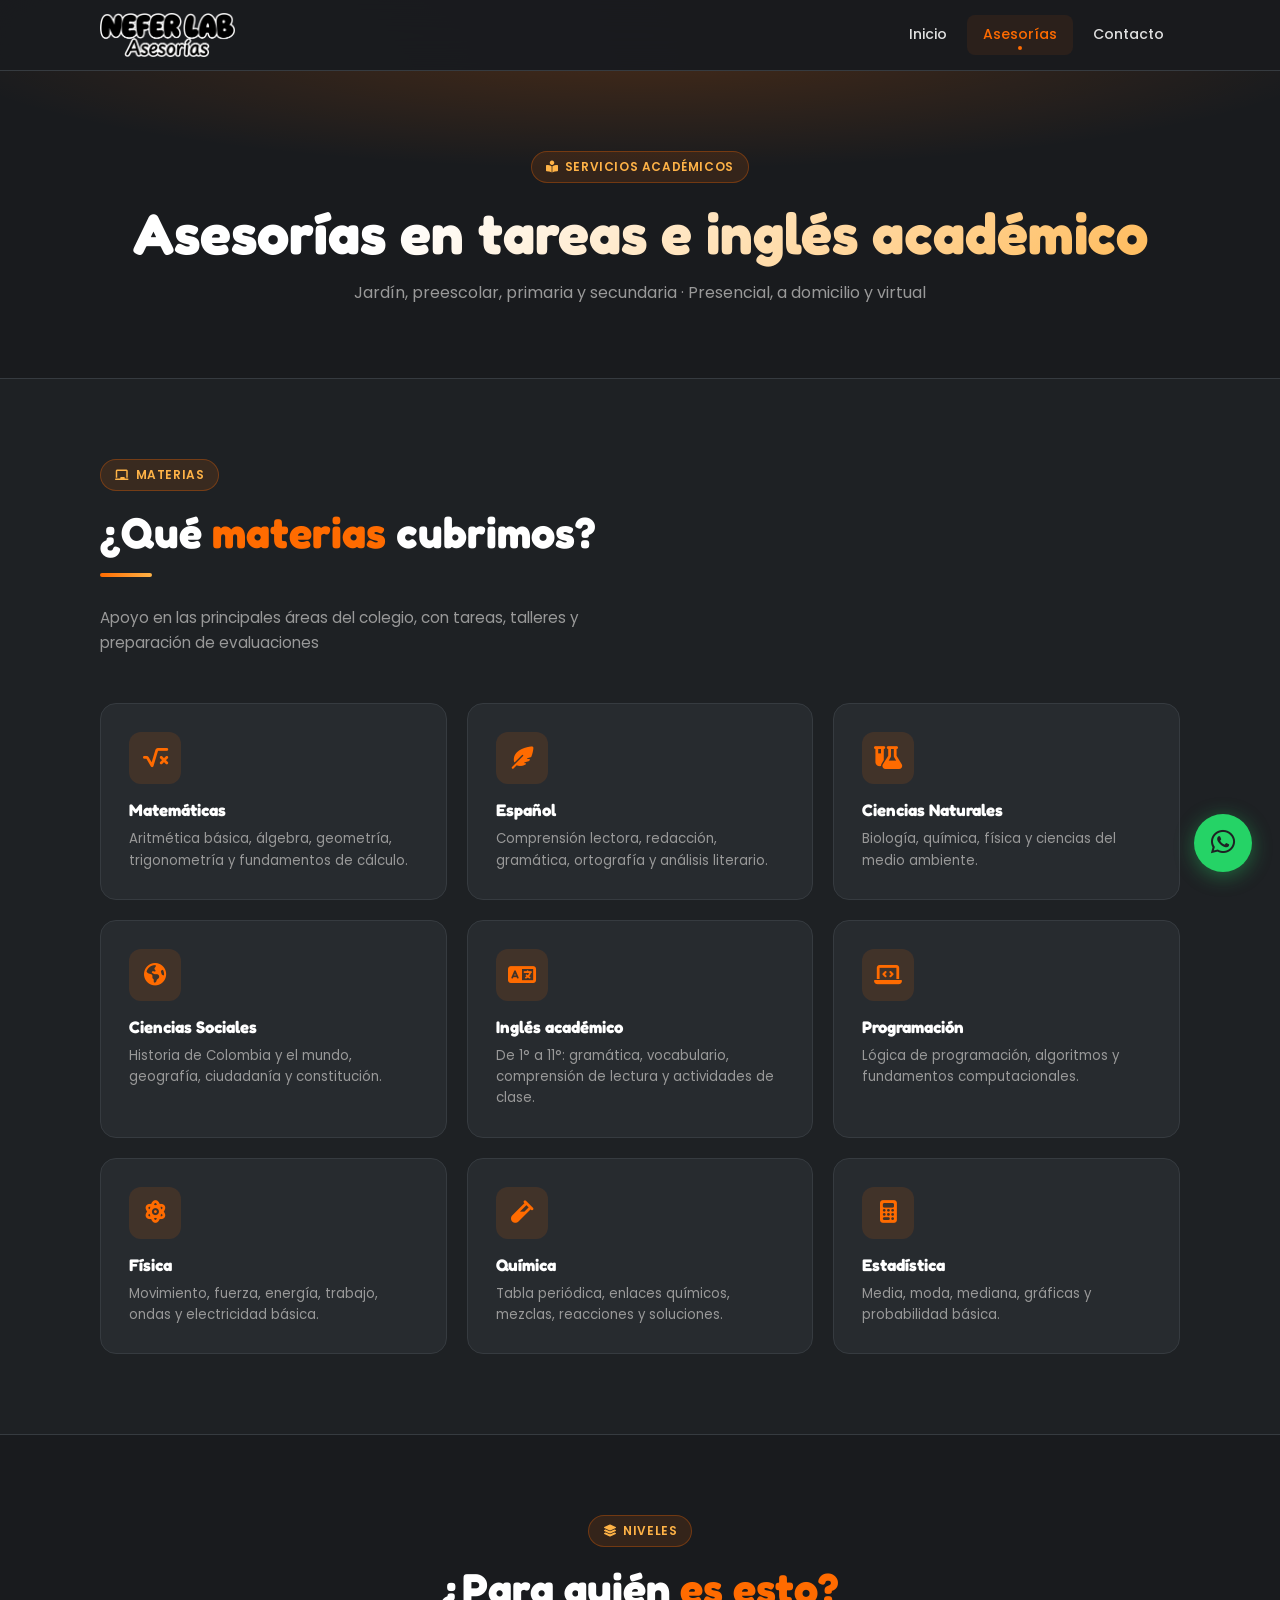
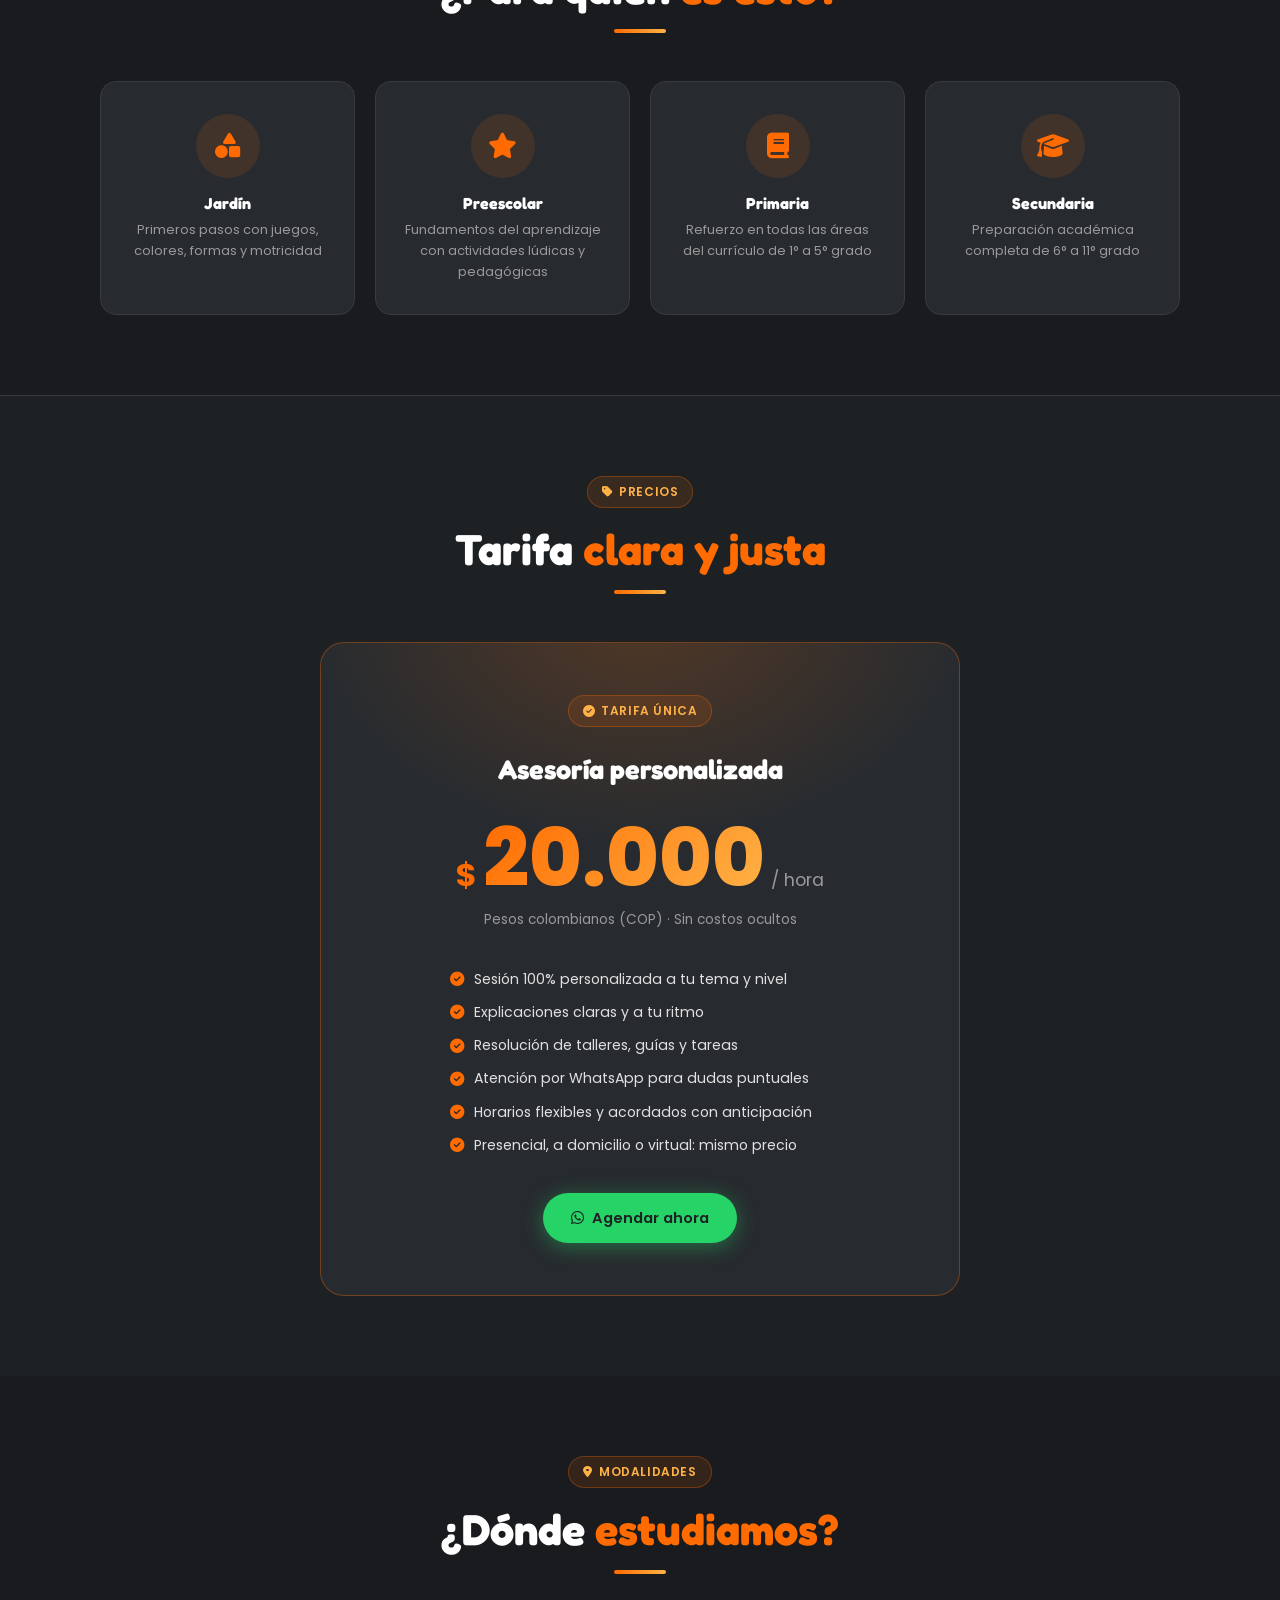
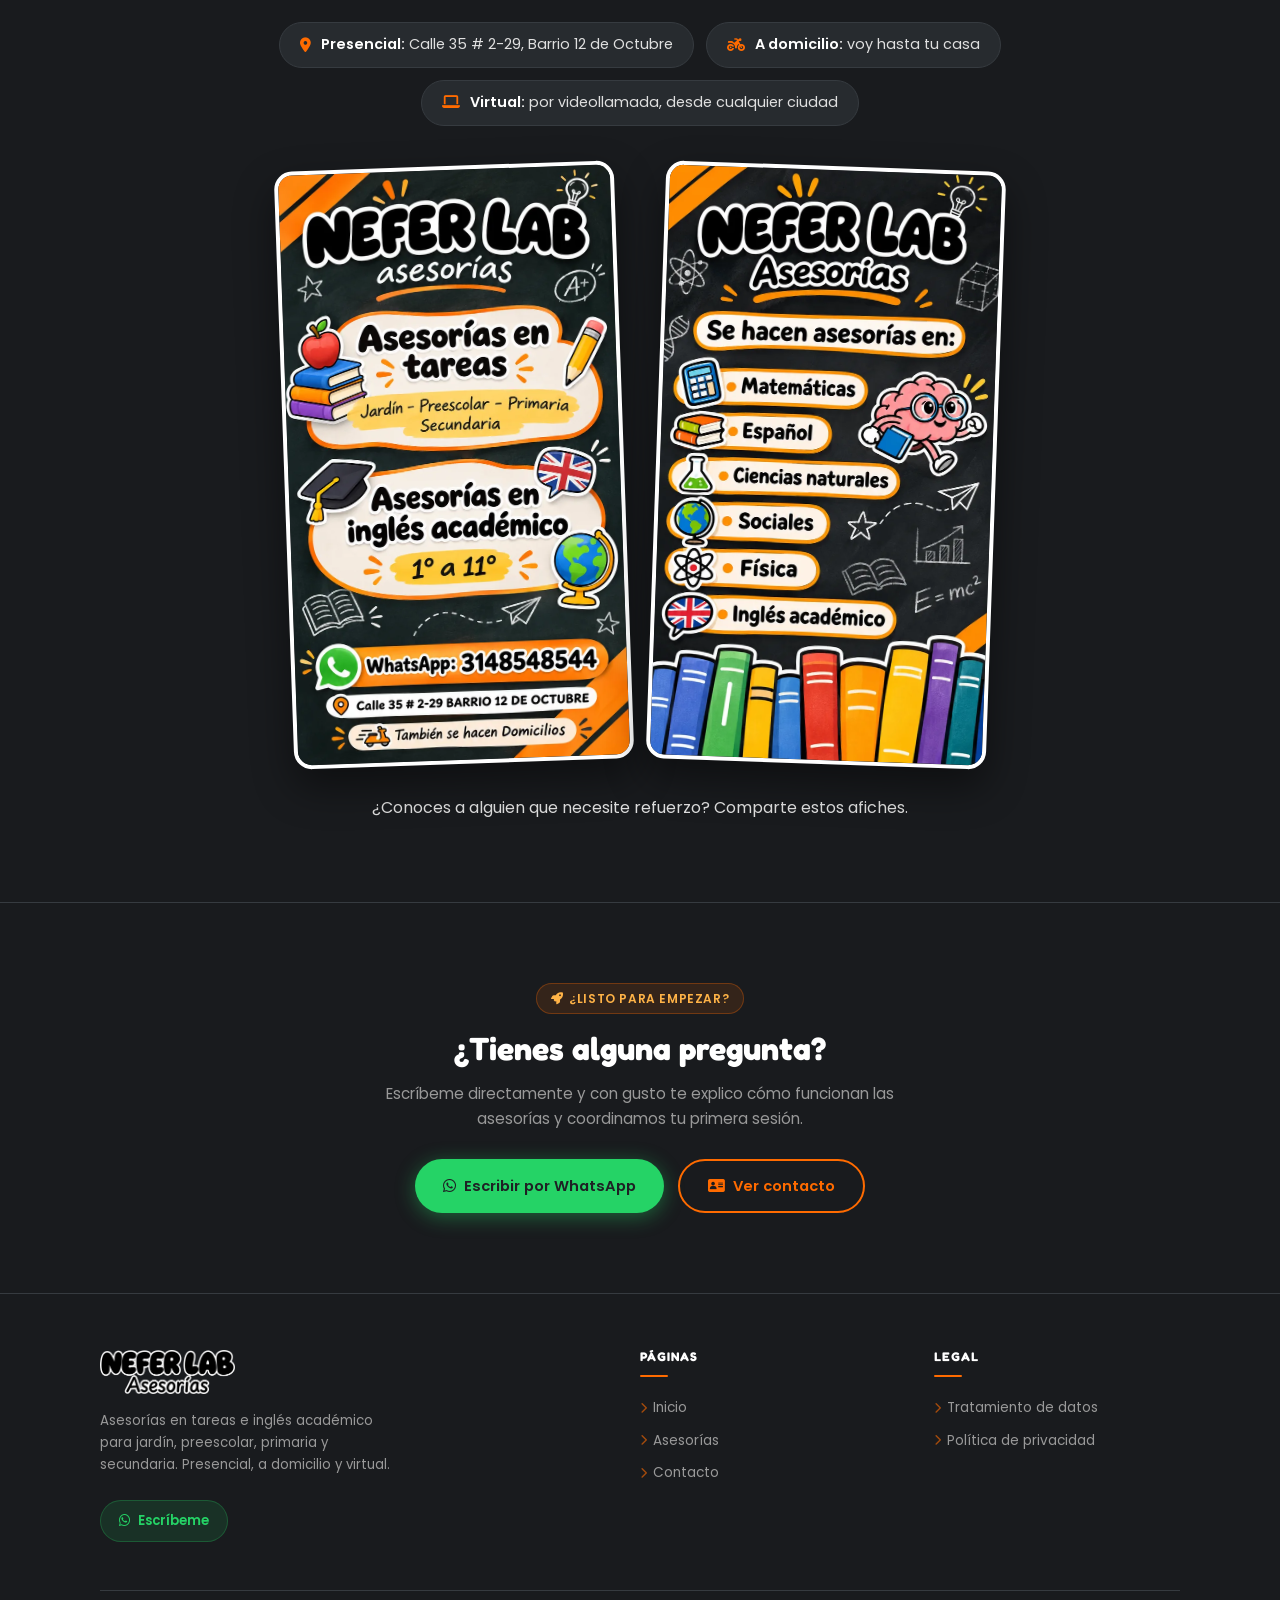
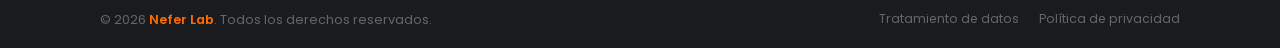
==== commit 6603007f: "feat: redesign site with new poster identity and updated info - Apply chalkboard + orange poster sty" ====
--- a/asesorias.html
+++ b/asesorias.html
@@ -3,98 +3,98 @@
 <head>
   <meta charset="UTF-8" />
   <meta name="viewport" content="width=device-width, initial-scale=1.0" />
-  <title>Asesorías — Studying with Nefer</title>
-  <link rel="icon" href="source/img/logo1.jpeg" type="image/jpeg">
-  <meta name="description" content="Servicios de asesoría académica personalizados. Matemáticas, Lenguaje, Ciencias, Inglés y más. $20.000 por hora.">
+  <title>Asesorías — Nefer Lab</title>
+  <link rel="icon" href="source/new_img/web/favicon.png" type="image/png">
+  <meta name="description" content="Asesorías en tareas e inglés académico de 1° a 11°. Matemáticas, Español, Ciencias, Sociales, Física y más. Presencial, a domicilio y virtual. $20.000 la hora.">
   <link rel="preconnect" href="https://fonts.googleapis.com">
   <link rel="preconnect" href="https://fonts.gstatic.com" crossorigin>
-  <link href="https://fonts.googleapis.com/css2?family=Poppins:wght@300;400;500;600;700;800&display=swap" rel="stylesheet">
+  <link href="https://fonts.googleapis.com/css2?family=Fredoka:wght@500;600;700&family=Poppins:wght@300;400;500;600;700;800&display=swap" rel="stylesheet">
   <link rel="stylesheet" href="https://cdnjs.cloudflare.com/ajax/libs/font-awesome/6.5.0/css/all.min.css">
   <link rel="stylesheet" href="css/global.css">
   <link rel="stylesheet" href="css/asesorias.css">
 </head>
 <body>
+  <a class="skip-link" href="#contenido">Ir al contenido</a>
 
   <!-- ====== HEADER ====== -->
   <header>
     <div class="header-inner">
       <a href="index.html" class="logo-link">
-        <img src="source/img/logo1.jpeg" alt="SWN">
-        <span class="logo-text">Studying with Nefer</span>
+        <img src="source/new_img/web/logo.webp" alt="Nefer Lab Asesorías" width="135" height="44">
       </a>
       <nav>
         <a href="index.html"      class="nav-link">Inicio</a>
-        <a href="asesorias.html"  class="nav-link active">Asesorías</a>
+        <a href="asesorias.html"  class="nav-link active" aria-current="page">Asesorías</a>
         <a href="contacto.html"   class="nav-link">Contacto</a>
       </nav>
     </div>
   </header>
 
-  <main>
+  <main id="contenido">
 
     <!-- ====== PAGE HERO ====== -->
     <div class="page-hero">
       <div class="page-hero-grid" aria-hidden="true"></div>
-      <div class="badge reveal">
+      <div class="badge">
         <i class="fa-solid fa-book-open-reader"></i>
         Servicios académicos
       </div>
-      <h1 class="reveal reveal-delay-1">Asesorías académicas</h1>
-      <p class="reveal reveal-delay-2">Todo lo que necesitas saber sobre los servicios y materias disponibles</p>
+      <h1>Asesorías en tareas e inglés académico</h1>
+      <p>Jardín, preescolar, primaria y secundaria · Presencial, a domicilio y virtual</p>
     </div>
 
     <!-- ====== MATERIAS ====== -->
     <section class="services-section">
       <div class="section-inner">
-        <div class="section-header reveal">
+        <div class="section-header">
           <div class="badge"><i class="fa-solid fa-chalkboard"></i> Materias</div>
           <h2 class="section-title">¿Qué <span>materias</span> cubrimos?</h2>
           <div class="divider"></div>
-          <p class="section-sub">Asesoría completa para las principales áreas del currículo escolar colombiano</p>
+          <p class="section-sub">Apoyo en las principales áreas del colegio, con tareas, talleres y preparación de evaluaciones</p>
         </div>
 
         <div class="services-grid">
-          <div class="service-card reveal reveal-delay-1">
+          <div class="service-card">
             <div class="card-icon"><i class="fa-solid fa-square-root-variable"></i></div>
             <h3>Matemáticas</h3>
             <p>Aritmética básica, álgebra, geometría, trigonometría y fundamentos de cálculo.</p>
           </div>
-          <div class="service-card reveal reveal-delay-2">
+          <div class="service-card">
             <div class="card-icon"><i class="fa-solid fa-feather-pointed"></i></div>
-            <h3>Lenguaje y Literatura</h3>
+            <h3>Español</h3>
             <p>Comprensión lectora, redacción, gramática, ortografía y análisis literario.</p>
           </div>
-          <div class="service-card reveal reveal-delay-3">
+          <div class="service-card">
             <div class="card-icon"><i class="fa-solid fa-flask-vial"></i></div>
             <h3>Ciencias Naturales</h3>
             <p>Biología, química, física y ciencias del medio ambiente.</p>
           </div>
-          <div class="service-card reveal reveal-delay-1">
+          <div class="service-card">
             <div class="card-icon"><i class="fa-solid fa-earth-americas"></i></div>
             <h3>Ciencias Sociales</h3>
             <p>Historia de Colombia y el mundo, geografía, ciudadanía y constitución.</p>
           </div>
-          <div class="service-card reveal reveal-delay-2">
+          <div class="service-card">
             <div class="card-icon"><i class="fa-solid fa-language"></i></div>
-            <h3>Inglés</h3>
-            <p>Gramática, vocabulario, comprensión de lectura y conversación básica.</p>
-          </div>
-          <div class="service-card reveal reveal-delay-3">
+            <h3>Inglés académico</h3>
+            <p>De 1° a 11°: gramática, vocabulario, comprensión de lectura y actividades de clase.</p>
+          </div>
+          <div class="service-card">
             <div class="card-icon"><i class="fa-solid fa-laptop-code"></i></div>
             <h3>Programación</h3>
             <p>Lógica de programación, algoritmos y fundamentos computacionales.</p>
           </div>
-          <div class="service-card reveal reveal-delay-1">
+          <div class="service-card">
             <div class="card-icon"><i class="fa-solid fa-atom"></i></div>
             <h3>Física</h3>
             <p>Movimiento, fuerza, energía, trabajo, ondas y electricidad básica.</p>
           </div>
-          <div class="service-card reveal reveal-delay-2">
+          <div class="service-card">
             <div class="card-icon"><i class="fa-solid fa-vial"></i></div>
             <h3>Química</h3>
             <p>Tabla periódica, enlaces químicos, mezclas, reacciones y soluciones.</p>
           </div>
-          <div class="service-card reveal reveal-delay-3">
+          <div class="service-card">
             <div class="card-icon"><i class="fa-solid fa-calculator"></i></div>
             <h3>Estadística</h3>
             <p>Media, moda, mediana, gráficas y probabilidad básica.</p>
@@ -106,33 +106,33 @@
     <!-- ====== NIVELES ====== -->
     <section class="levels-section">
       <div class="section-inner">
-        <div class="section-header center reveal">
+        <div class="section-header center">
           <div class="badge"><i class="fa-solid fa-layer-group"></i> Niveles</div>
           <h2 class="section-title">¿Para quién <span>es esto?</span></h2>
           <div class="divider" style="margin:14px auto 0;"></div>
         </div>
 
         <div class="levels-grid" style="margin-top:40px;">
-          <div class="level-card reveal reveal-delay-1">
+          <div class="level-card">
+            <div class="level-icon"><i class="fa-solid fa-shapes"></i></div>
+            <h3>Jardín</h3>
+            <p>Primeros pasos con juegos, colores, formas y motricidad</p>
+          </div>
+          <div class="level-card">
             <div class="level-icon"><i class="fa-solid fa-star"></i></div>
             <h3>Preescolar</h3>
             <p>Fundamentos del aprendizaje con actividades lúdicas y pedagógicas</p>
           </div>
-          <div class="level-card reveal reveal-delay-2">
+          <div class="level-card">
             <div class="level-icon"><i class="fa-solid fa-book"></i></div>
             <h3>Primaria</h3>
             <p>Refuerzo en todas las áreas del currículo de 1° a 5° grado</p>
           </div>
-          <div class="level-card reveal reveal-delay-3">
+          <div class="level-card">
             <div class="level-icon"><i class="fa-solid fa-graduation-cap"></i></div>
             <h3>Secundaria</h3>
             <p>Preparación académica completa de 6° a 11° grado</p>
           </div>
-          <div class="level-card reveal reveal-delay-4">
-            <div class="level-icon"><i class="fa-solid fa-laptop"></i></div>
-            <h3>Virtual · Nacional</h3>
-            <p>Asesorías online para estudiantes de cualquier ciudad de Colombia</p>
-          </div>
         </div>
       </div>
     </section>
@@ -140,14 +140,14 @@
     <!-- ====== PRECIO ====== -->
     <section class="pricing-section">
       <div class="section-inner">
-        <div class="section-header center reveal">
+        <div class="section-header center">
           <div class="badge"><i class="fa-solid fa-tag"></i> Precios</div>
           <h2 class="section-title">Tarifa <span>clara y justa</span></h2>
           <div class="divider" style="margin:14px auto 0;"></div>
         </div>
 
         <div class="pricing-wrapper" style="margin-top:40px;">
-          <div class="main-price-card reveal">
+          <div class="main-price-card">
             <div class="badge">
               <i class="fa-solid fa-circle-check"></i>
               Tarifa única
@@ -184,11 +184,11 @@
               </div>
               <div class="include-item">
                 <i class="fa-solid fa-circle-check"></i>
-                Modalidad virtual — disponible en todo el país
+                Presencial, a domicilio o virtual: mismo precio
               </div>
             </div>
 
-            <a href="https://wa.me/573148548544?text=Hola%20Nefer!%20Quiero%20un%20servicio%20de%20asesor%C3%ADa%20de%20tareas.%20%C2%BFMe%20puedes%20dar%20m%C3%A1s%20informaci%C3%B3n%3F"
+            <a href="https://wa.me/573148548544?text=Hola%2C%20Nefer.%20Quisiera%20consultar%20disponibilidad%20para%20una%20asesor%C3%ADa%20de%20Nefer%20Lab."
                class="btn btn-whatsapp" target="_blank" rel="noopener noreferrer">
               <i class="fa-brands fa-whatsapp"></i>
               Agendar ahora
@@ -198,15 +198,42 @@
       </div>
     </section>
 
+    <!-- ====== MODALIDADES Y AFICHES ====== -->
+    <section class="posters-section">
+      <div class="section-inner">
+        <div class="section-header center">
+          <div class="badge"><i class="fa-solid fa-location-dot"></i> Modalidades</div>
+          <h2 class="section-title">¿Dónde <span>estudiamos?</span></h2>
+          <div class="divider"></div>
+        </div>
+
+        <ul class="modes-list">
+          <li><i class="fa-solid fa-location-dot"></i> <span><strong>Presencial:</strong> Calle 35 # 2-29, Barrio 12 de Octubre</span></li>
+          <li><i class="fa-solid fa-motorcycle"></i> <span><strong>A domicilio:</strong> voy hasta tu casa</span></li>
+          <li><i class="fa-solid fa-laptop"></i> <span><strong>Virtual:</strong> por videollamada, desde cualquier ciudad</span></li>
+        </ul>
+
+        <div class="posters-grid">
+          <a href="source/new_img/web/afiche-tareas-ingles.webp" target="_blank" rel="noopener">
+            <img src="source/new_img/web/afiche-tareas-ingles.webp" alt="Afiche de Nefer Lab: asesorías en tareas para jardín, preescolar, primaria y secundaria, e inglés académico de 1° a 11°" width="720" height="1279" loading="lazy">
+          </a>
+          <a href="source/new_img/web/afiche-materias.webp" target="_blank" rel="noopener">
+            <img src="source/new_img/web/afiche-materias.webp" alt="Afiche de Nefer Lab con las materias: Matemáticas, Español, Ciencias naturales, Sociales, Física e Inglés académico" width="720" height="1279" loading="lazy">
+          </a>
+        </div>
+        <p class="posters-note">¿Conoces a alguien que necesite refuerzo? Comparte estos afiches.</p>
+      </div>
+    </section>
+
     <!-- ====== CTA ====== -->
     <section class="cta-section">
       <div class="section-inner">
-        <div class="cta-box reveal">
+        <div class="cta-box">
           <div class="badge"><i class="fa-solid fa-rocket"></i> ¿Listo para empezar?</div>
           <h2>¿Tienes alguna pregunta?</h2>
           <p>Escríbeme directamente y con gusto te explico cómo funcionan las asesorías y coordinamos tu primera sesión.</p>
           <div class="cta-actions">
-            <a href="https://wa.me/573148548544?text=Hola%20Nefer!%20Quiero%20un%20servicio%20de%20asesor%C3%ADa%20de%20tareas.%20%C2%BFMe%20puedes%20dar%20m%C3%A1s%20informaci%C3%B3n%3F"
+            <a href="https://wa.me/573148548544?text=Hola%2C%20Nefer.%20Quisiera%20consultar%20disponibilidad%20para%20una%20asesor%C3%ADa%20de%20Nefer%20Lab."
                class="btn btn-whatsapp" target="_blank" rel="noopener noreferrer">
               <i class="fa-brands fa-whatsapp"></i>
               Escribir por WhatsApp
@@ -227,11 +254,10 @@
     <div class="footer-body">
       <div class="footer-brand">
         <a href="index.html" class="logo-link">
-          <img src="source/img/logo1.jpeg" alt="SWN">
-          <span class="logo-text">Studying with Nefer</span>
+          <img src="source/new_img/web/logo.webp" alt="Nefer Lab Asesorías" width="135" height="44">
         </a>
-        <p>Asesorías académicas personalizadas para preescolar, primaria y secundaria. Modalidad virtual a nivel nacional.</p>
-        <a href="https://wa.me/573148548544?text=Hola%20Nefer!%20Quiero%20un%20servicio%20de%20asesor%C3%ADa%20de%20tareas.%20%C2%BFMe%20puedes%20dar%20m%C3%A1s%20informaci%C3%B3n%3F"
+        <p>Asesorías en tareas e inglés académico para jardín, preescolar, primaria y secundaria. Presencial, a domicilio y virtual.</p>
+        <a href="https://wa.me/573148548544?text=Hola%2C%20Nefer.%20Quisiera%20consultar%20disponibilidad%20para%20una%20asesor%C3%ADa%20de%20Nefer%20Lab."
            class="footer-wa" target="_blank" rel="noopener noreferrer">
           <i class="fa-brands fa-whatsapp"></i> Escríbeme
         </a>
@@ -253,7 +279,7 @@
       </div>
     </div>
     <div class="footer-bottom">
-      <p>© 2026 <span>Studying with Nefer</span>. Todos los derechos reservados.</p>
+      <p>© 2026 <span>Nefer Lab</span>. Todos los derechos reservados.</p>
       <div class="footer-legal-links">
         <a href="tratamiento-datos.html">Tratamiento de datos</a>
         <a href="politica-privacidad.html">Política de privacidad</a>
@@ -262,21 +288,9 @@
   </footer>
 
   <!-- Botón flotante WhatsApp -->
-  <a href="https://wa.me/573148548544?text=Hola%20Nefer!%20Quiero%20un%20servicio%20de%20asesor%C3%ADa%20de%20tareas.%20%C2%BFMe%20puedes%20dar%20m%C3%A1s%20informaci%C3%B3n%3F"
+  <a href="https://wa.me/573148548544?text=Hola%2C%20Nefer.%20Quisiera%20consultar%20disponibilidad%20para%20una%20asesor%C3%ADa%20de%20Nefer%20Lab."
      class="whatsapp-float" target="_blank" rel="noopener noreferrer" aria-label="WhatsApp">
     <i class="fa-brands fa-whatsapp"></i>
   </a>
-
-  <script>
-    const observer = new IntersectionObserver(entries => {
-      entries.forEach(e => { if (e.isIntersecting) e.target.classList.add('visible') })
-    }, { threshold: 0.1 })
-
-    document.querySelectorAll('.reveal').forEach(el => observer.observe(el))
-
-    setTimeout(() => {
-      document.querySelectorAll('.page-hero .reveal').forEach(el => el.classList.add('visible'))
-    }, 80)
-  </script>
 </body>
 </html>
--- a/css/global.css
+++ b/css/global.css
@@ -19,11 +19,16 @@
   --orange-glow:    rgba(255, 107, 0, 0.25);
   --orange-subtle:  rgba(255, 107, 0, 0.08);
 
-  --dark:           #0D0D0D;
-  --dark-2:         #141414;
-  --dark-card:      #1C1C1C;
-  --dark-border:    #2A2A2A;
-  --dark-hover:     #242424;
+  /* Chalkboard tones taken from the new posters */
+  --dark:           #1E2124;
+  --dark-2:         #191B1E;
+  --dark-card:      #272B2F;
+  --dark-border:    #363B40;
+  --dark-hover:     #2E3337;
+
+  --cream:          #FFF5E1;
+  --cream-ink:      #1A1A1A;
+  --yellow:         #FFD23F;
 
   --white:          #FFFFFF;
   --gray-light:     #E0E0E0;
@@ -34,6 +39,7 @@
   --green-wa-dark:  #128C7E;
 
   --font:       'Poppins', sans-serif;
+  --font-display: 'Fredoka', 'Poppins', sans-serif;
   --radius-sm:  8px;
   --radius:     16px;
   --radius-lg:  24px;
@@ -51,14 +57,19 @@
 body {
   font-family: var(--font);
   background-color: var(--dark);
+  /* Faint chalk smudges so the page feels like the posters' blackboard */
+  background-image:
+    radial-gradient(ellipse 60% 40% at 15% 10%, rgba(255, 255, 255, 0.035), transparent 70%),
+    radial-gradient(ellipse 50% 35% at 85% 60%, rgba(255, 255, 255, 0.03), transparent 70%);
+  background-attachment: fixed;
   color: var(--white);
   line-height: 1.65;
   overflow-x: hidden;
 }
 
-h1, h2, h3, h4 { line-height: 1.2; font-weight: 700; }
+h1, h2, h3, h4 { line-height: 1.2; font-weight: 700; font-family: var(--font-display); }
 a { text-decoration: none; color: inherit; }
-img { max-width: 100%; display: block; }
+img { max-width: 100%; height: auto; display: block; }
 p { color: var(--gray); }
 strong { color: var(--white); font-weight: 600; }
 
@@ -67,7 +78,7 @@
   position: sticky;
   top: 0;
   z-index: 100;
-  background: rgba(13, 13, 13, 0.92);
+  background: rgba(25, 27, 30, 0.92);
   backdrop-filter: blur(24px);
   -webkit-backdrop-filter: blur(24px);
   border-bottom: 1px solid var(--dark-border);
@@ -90,23 +101,12 @@
 }
 
 .logo-link img {
-  height: 42px;
-  width: 42px;
-  border-radius: 50%;
-  object-fit: cover;
-  border: 2px solid var(--orange);
-  box-shadow: 0 0 16px var(--orange-glow);
-}
-
-.logo-text {
-  font-size: 1rem;
-  font-weight: 700;
-  background: linear-gradient(135deg, var(--orange), var(--orange-lighter));
-  -webkit-background-clip: text;
-  -webkit-text-fill-color: transparent;
-  background-clip: text;
-  white-space: nowrap;
-}
+  height: 44px;
+  width: auto;
+  transition: transform 0.3s ease;
+}
+
+.logo-link:hover img { transform: rotate(-3deg) scale(1.04); }
 
 nav {
   display: flex;
@@ -291,6 +291,9 @@
 .btn {
   display: inline-flex;
   align-items: center;
+  justify-content: center;
+  text-align: center;
+  max-width: 100%;
   gap: 8px;
   padding: 13px 28px;
   border-radius: 50px;
@@ -301,7 +304,7 @@
   border: none;
   transition: var(--transition);
   text-decoration: none;
-  white-space: nowrap;
+  white-space: normal;
 }
 
 .btn-primary {
@@ -327,8 +330,8 @@
 }
 
 .btn-whatsapp {
-  background: linear-gradient(135deg, var(--green-wa), var(--green-wa-dark));
-  color: var(--white);
+  background: var(--green-wa);
+  color: var(--dark);
   box-shadow: var(--shadow-wa);
 }
 
@@ -345,16 +348,15 @@
   z-index: 999;
   width: 58px;
   height: 58px;
-  background: linear-gradient(135deg, var(--green-wa), var(--green-wa-dark));
+  background: var(--green-wa);
   border-radius: 50%;
   display: flex;
   align-items: center;
   justify-content: center;
-  color: var(--white);
+  color: var(--dark);
   font-size: 1.7rem;
   box-shadow: var(--shadow-wa);
   transition: var(--transition);
-  animation: waPulse 2.5s ease-in-out infinite;
 }
 
 .whatsapp-float:hover {
@@ -436,7 +438,7 @@
 .section-header.center .divider { margin-left: auto; margin-right: auto; }
 
 .section-title {
-  font-size: clamp(1.7rem, 4vw, 2.4rem);
+  font-size: clamp(1.9rem, 4.4vw, 2.7rem);
   color: var(--white);
   margin-bottom: 8px;
 }
@@ -499,6 +501,32 @@
   color: var(--gray);
 }
 
+/* ====== POSTER STYLE (cream sticker cards with orange outline) ====== */
+.sticker {
+  background: var(--cream);
+  color: var(--cream-ink);
+  border: 3px solid var(--orange);
+  border-radius: 22px;
+  box-shadow: 0 6px 0 var(--orange-dark), 0 14px 30px rgba(0, 0, 0, 0.35);
+}
+
+.sticker p { color: #4A4A4A; }
+.sticker strong { color: var(--cream-ink); }
+
+.highlight {
+  background: linear-gradient(transparent 55%, rgba(255, 210, 63, 0.7) 55%);
+  padding: 0 4px;
+}
+
+.eyebrow {
+  display: inline-block;
+  font-family: var(--font-display);
+  font-weight: 600;
+  font-size: 0.95rem;
+  color: var(--yellow);
+  margin-bottom: 10px;
+}
+
 /* ====== GRIDS ====== */
 .grid-3 {
   display: grid;
@@ -595,3 +623,47 @@
 
   .btn { padding: 11px 22px; font-size: 0.88rem; }
 }
+
+/* Acceso por teclado y controles adaptables */
+:focus-visible {
+  outline: 2px solid var(--orange-lighter);
+  outline-offset: 4px;
+}
+
+.skip-link {
+  position: fixed;
+  z-index: 1000;
+  top: 8px;
+  left: 12px;
+  transform: translateY(calc(-100% - 12px));
+  padding: 10px 16px;
+  background: var(--dark-card);
+  color: var(--white);
+  border-radius: var(--radius-sm);
+}
+
+.skip-link:focus {
+  transform: translateY(0);
+}
+
+#contenido {
+  scroll-margin-top: 8rem;
+}
+
+.footer-legal-links {
+  flex-wrap: wrap;
+}
+
+@media (max-width: 768px) {
+  .nav-link {
+    padding-block: 10px;
+  }
+}
+
+@media (prefers-reduced-motion: reduce) {
+  html { scroll-behavior: auto; }
+  *, *::before, *::after {
+    animation: none !important;
+    transition: none !important;
+  }
+}
--- a/css/asesorias.css
+++ b/css/asesorias.css
@@ -157,6 +157,56 @@
 
 .include-item i { color: var(--orange); font-size: 0.9rem; flex-shrink: 0; }
 
+/* ====== MODALIDADES Y AFICHES ====== */
+.posters-section { background: var(--dark-2); }
+
+.modes-list {
+  list-style: none;
+  display: flex;
+  flex-wrap: wrap;
+  justify-content: center;
+  gap: 12px;
+  margin-bottom: 40px;
+}
+
+.modes-list li {
+  display: flex;
+  align-items: center;
+  gap: 10px;
+  background: var(--dark-card);
+  border: 1px solid var(--dark-border);
+  border-radius: 50px;
+  padding: 10px 20px;
+  font-size: 0.9rem;
+  color: var(--gray-light);
+}
+
+.modes-list i { color: var(--orange); }
+
+.posters-grid {
+  display: grid;
+  grid-template-columns: repeat(2, minmax(0, 340px));
+  justify-content: center;
+  gap: 32px;
+}
+
+.posters-grid img {
+  border-radius: 18px;
+  border: 4px solid var(--white);
+  box-shadow: 0 18px 40px rgba(0, 0, 0, 0.45);
+  transition: transform 0.3s ease;
+}
+
+.posters-grid a:nth-child(1) img { transform: rotate(-2deg); }
+.posters-grid a:nth-child(2) img { transform: rotate(2deg); }
+.posters-grid a:hover img { transform: rotate(0) scale(1.02); }
+
+.posters-note {
+  text-align: center;
+  margin-top: 32px;
+  color: var(--gray-light);
+}
+
 /* ====== CTA SECTION ====== */
 .cta-section {
   background: var(--dark-2);
@@ -176,6 +226,7 @@
 
 /* ====== RESPONSIVE ====== */
 @media (max-width: 600px) {
+  .posters-grid { grid-template-columns: minmax(0, 340px); }
   .main-price-card { padding: 40px 24px; }
   .bp-value { font-size: 3.8rem; }
 }
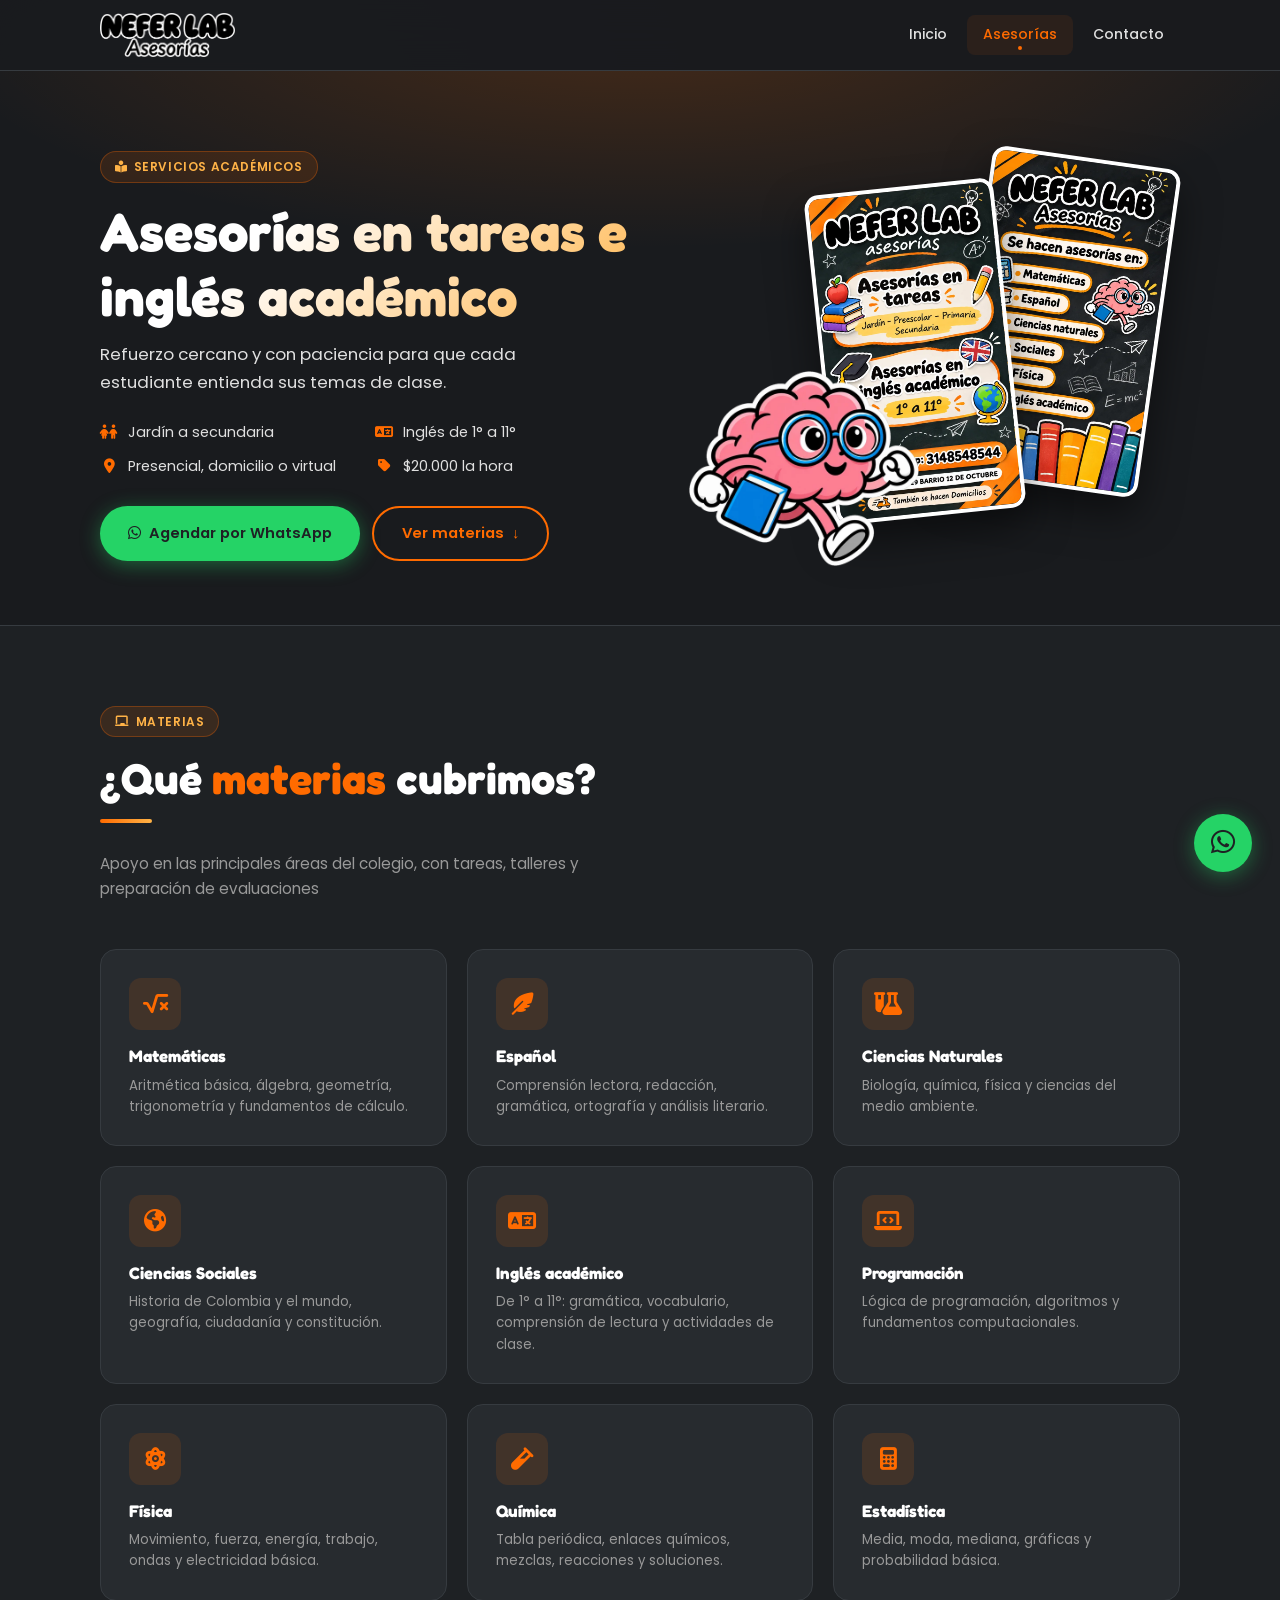
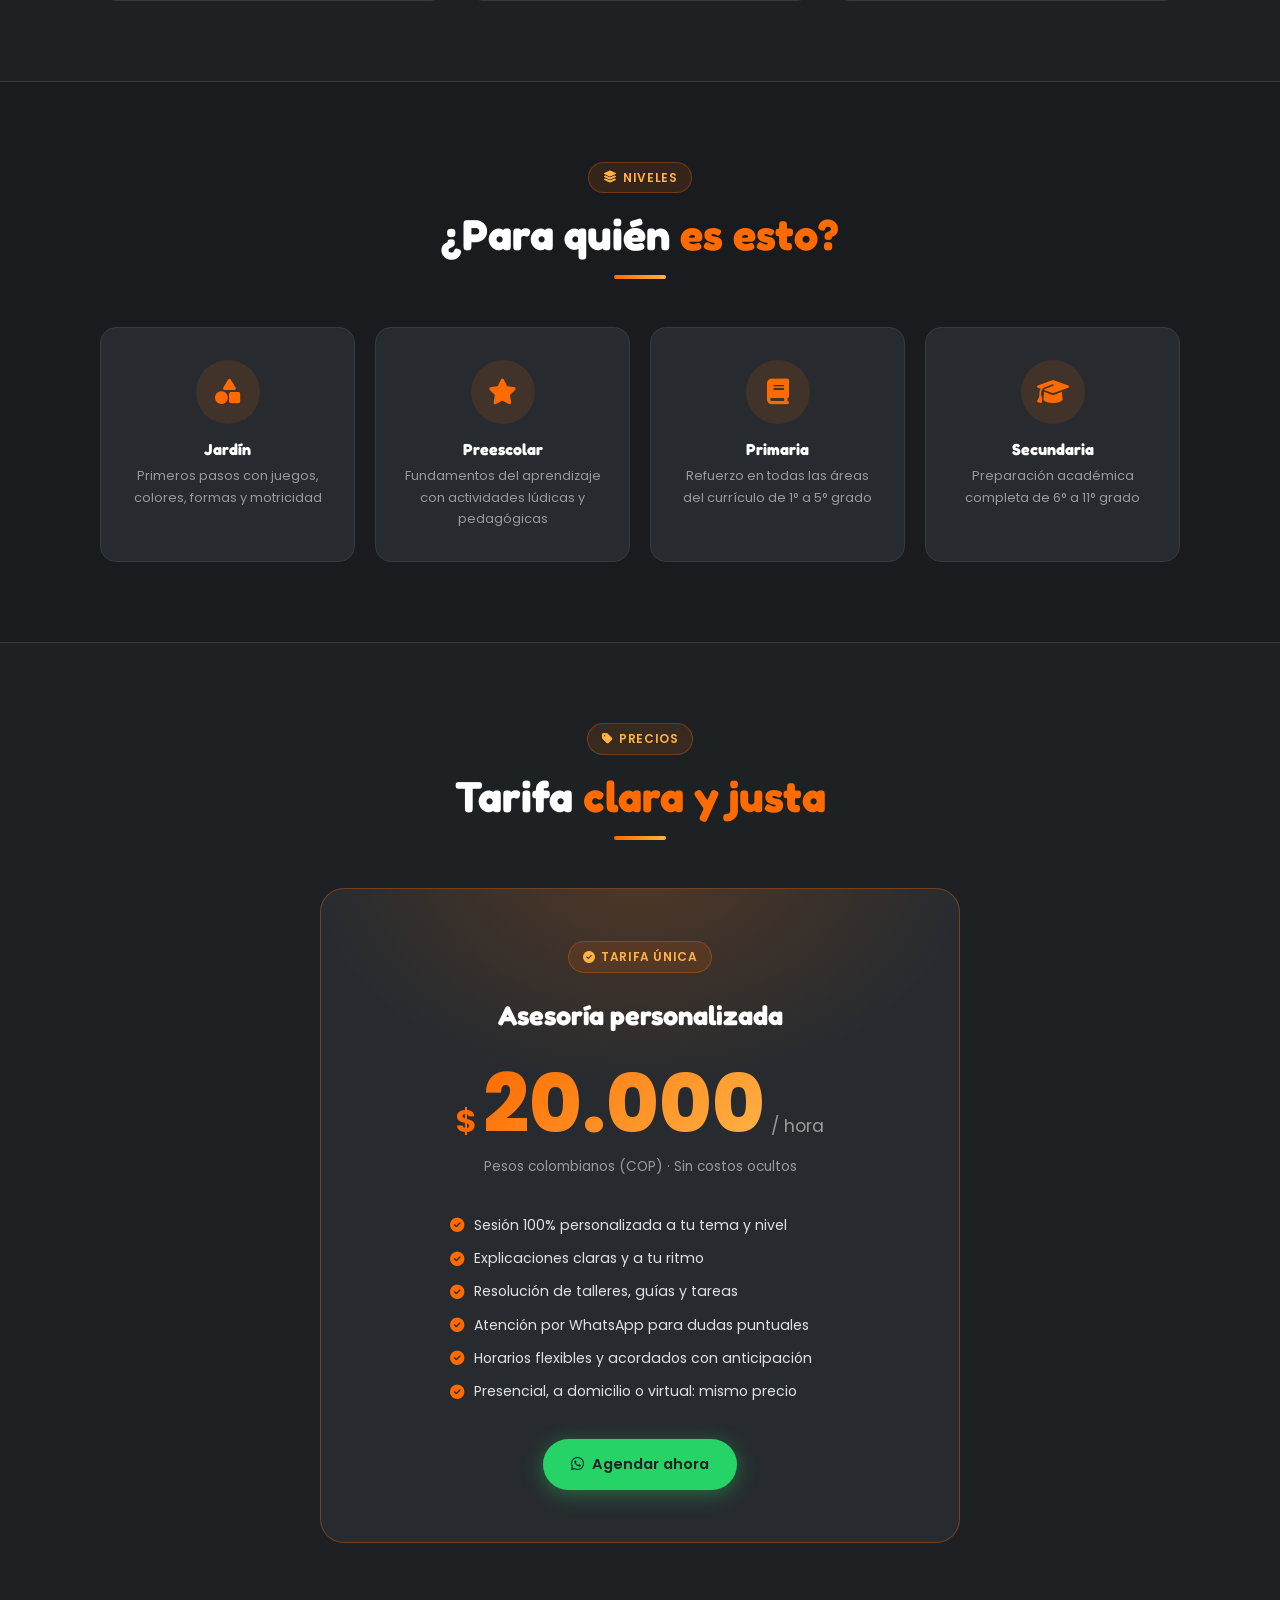
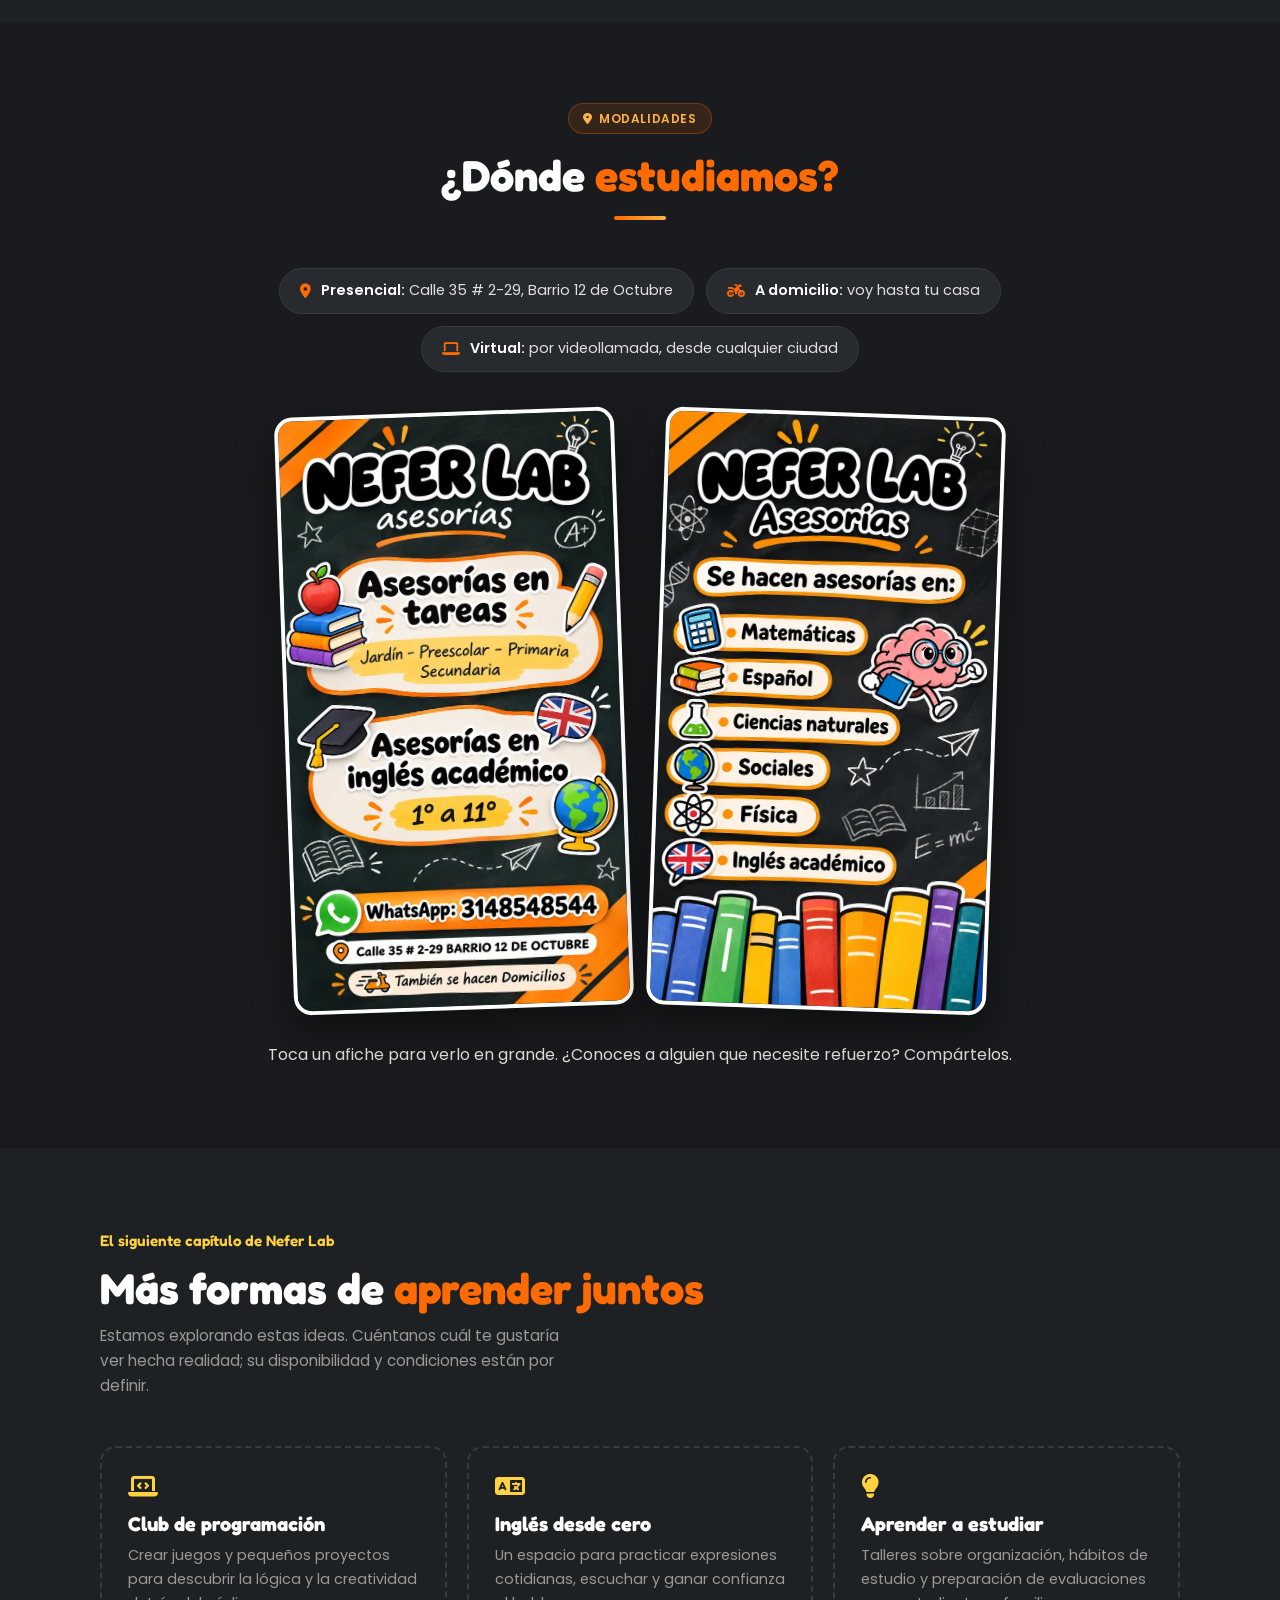
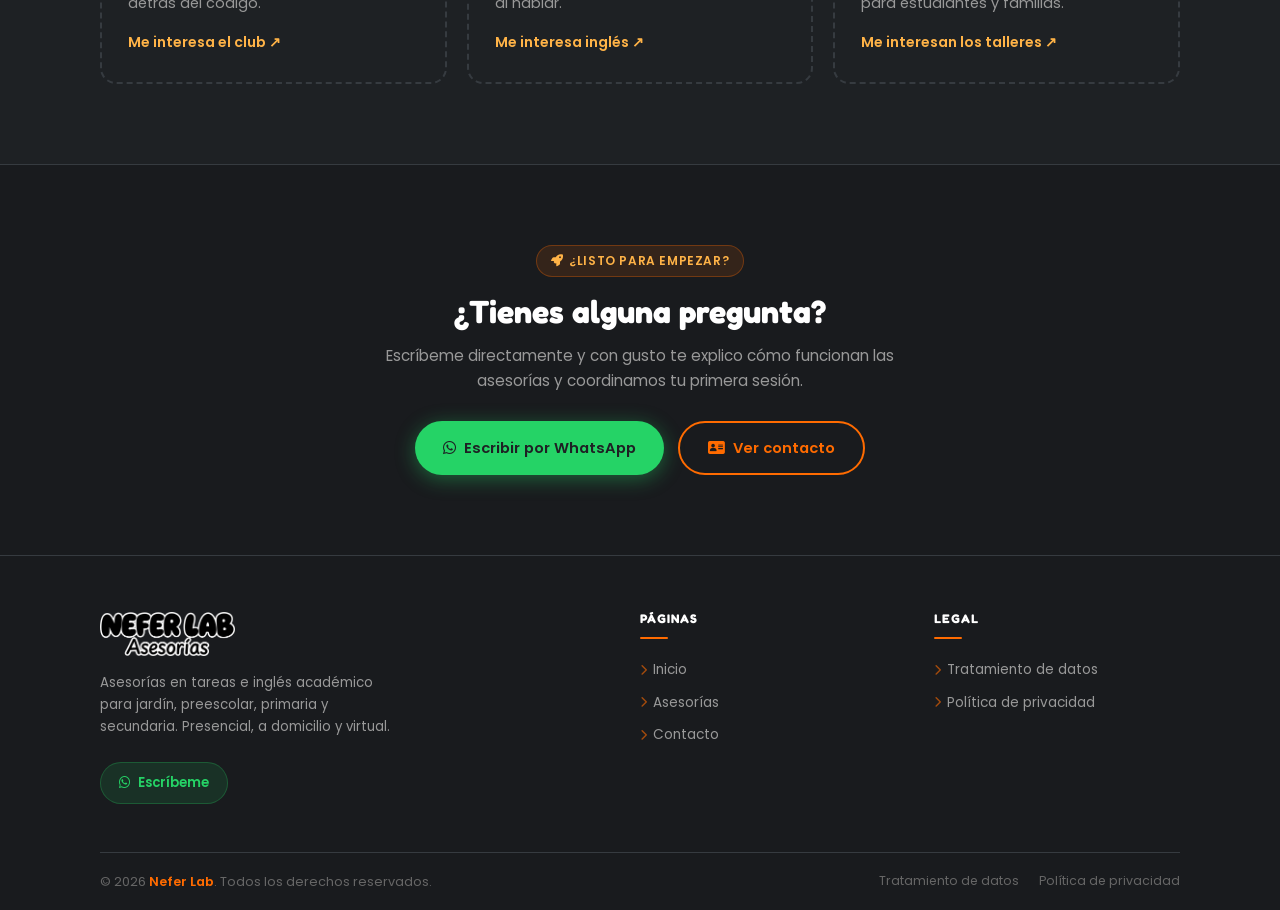
==== commit e4d86ba5: "feat: add mascot stickers, poster viewer and clearer home layout - Open posters in an in-page viewer" ====
--- a/asesorias.html
+++ b/asesorias.html
@@ -33,18 +33,39 @@
   <main id="contenido">
 
     <!-- ====== PAGE HERO ====== -->
-    <div class="page-hero">
+    <div class="page-hero services-hero">
       <div class="page-hero-grid" aria-hidden="true"></div>
-      <div class="badge">
-        <i class="fa-solid fa-book-open-reader"></i>
-        Servicios académicos
-      </div>
-      <h1>Asesorías en tareas e inglés académico</h1>
-      <p>Jardín, preescolar, primaria y secundaria · Presencial, a domicilio y virtual</p>
+      <div class="services-hero-grid">
+        <div class="services-hero-copy">
+          <div class="badge">
+            <i class="fa-solid fa-book-open-reader"></i>
+            Servicios académicos
+          </div>
+          <h1>Asesorías en tareas e inglés académico</h1>
+          <p>Refuerzo cercano y con paciencia para que cada estudiante entienda sus temas de clase.</p>
+          <ul class="services-hero-facts">
+            <li><i class="fa-solid fa-children"></i> Jardín a secundaria</li>
+            <li><i class="fa-solid fa-language"></i> Inglés de 1° a 11°</li>
+            <li><i class="fa-solid fa-location-dot"></i> Presencial, domicilio o virtual</li>
+            <li><i class="fa-solid fa-tag"></i> $20.000 la hora</li>
+          </ul>
+          <div class="services-hero-actions">
+            <a href="https://wa.me/573148548544?text=Hola%2C%20Nefer.%20Quisiera%20agendar%20una%20asesor%C3%ADa%20de%20Nefer%20Lab." class="btn btn-whatsapp" target="_blank" rel="noopener noreferrer">
+              <i class="fa-brands fa-whatsapp"></i> Agendar por WhatsApp
+            </a>
+            <a href="#materias" class="btn btn-secondary">Ver materias <span aria-hidden="true">↓</span></a>
+          </div>
+        </div>
+        <div class="services-hero-art" aria-hidden="true">
+          <img class="art-poster art-poster-back" src="source/new_img/web/afiche-materias.webp" alt="" width="720" height="1279">
+          <img class="art-poster art-poster-front" src="source/new_img/web/afiche-tareas-ingles.webp" alt="" width="720" height="1279">
+          <img class="art-mascot" src="source/new_img/web/cerebro.webp" alt="" width="520" height="440">
+        </div>
+      </div>
     </div>
 
     <!-- ====== MATERIAS ====== -->
-    <section class="services-section">
+    <section class="services-section" id="materias">
       <div class="section-inner">
         <div class="section-header">
           <div class="badge"><i class="fa-solid fa-chalkboard"></i> Materias</div>
@@ -214,14 +235,45 @@
         </ul>
 
         <div class="posters-grid">
-          <a href="source/new_img/web/afiche-tareas-ingles.webp" target="_blank" rel="noopener">
+          <a href="source/new_img/web/afiche-tareas-ingles.webp" class="poster-link" aria-label="Ver afiche de tareas e inglés en grande">
             <img src="source/new_img/web/afiche-tareas-ingles.webp" alt="Afiche de Nefer Lab: asesorías en tareas para jardín, preescolar, primaria y secundaria, e inglés académico de 1° a 11°" width="720" height="1279" loading="lazy">
           </a>
-          <a href="source/new_img/web/afiche-materias.webp" target="_blank" rel="noopener">
+          <a href="source/new_img/web/afiche-materias.webp" class="poster-link" aria-label="Ver afiche de materias en grande">
             <img src="source/new_img/web/afiche-materias.webp" alt="Afiche de Nefer Lab con las materias: Matemáticas, Español, Ciencias naturales, Sociales, Física e Inglés académico" width="720" height="1279" loading="lazy">
           </a>
         </div>
-        <p class="posters-note">¿Conoces a alguien que necesite refuerzo? Comparte estos afiches.</p>
+        <p class="posters-note">Toca un afiche para verlo en grande. ¿Conoces a alguien que necesite refuerzo? Compártelos.</p>
+      </div>
+    </section>
+
+    <!-- ====== IDEAS ====== -->
+    <section class="ideas" aria-labelledby="ideas">
+      <div class="section-inner">
+        <div class="section-header">
+          <p class="eyebrow">El siguiente capítulo de Nefer Lab</p>
+          <h2 class="section-title" id="ideas">Más formas de <span>aprender juntos</span></h2>
+          <p class="section-sub">Estamos explorando estas ideas. Cuéntanos cuál te gustaría ver hecha realidad; su disponibilidad y condiciones están por definir.</p>
+        </div>
+        <div class="ideas-grid">
+          <article class="idea-card">
+            <i class="fa-solid fa-laptop-code" aria-hidden="true"></i>
+            <h3>Club de programación</h3>
+            <p>Crear juegos y pequeños proyectos para descubrir la lógica y la creatividad detrás del código.</p>
+            <a href="https://wa.me/573148548544?text=Hola%2C%20me%20interesa%20la%20idea%20del%20club%20de%20programacion.%20Quisiera%20saber%20mas%20si%20se%20desarrolla." target="_blank" rel="noopener noreferrer">Me interesa el club <span aria-hidden="true">↗</span></a>
+          </article>
+          <article class="idea-card">
+            <i class="fa-solid fa-language" aria-hidden="true"></i>
+            <h3>Inglés desde cero</h3>
+            <p>Un espacio para practicar expresiones cotidianas, escuchar y ganar confianza al hablar.</p>
+            <a href="https://wa.me/573148548544?text=Hola%2C%20me%20interesa%20la%20idea%20de%20ingles%20desde%20cero.%20Quisiera%20saber%20mas%20si%20se%20desarrolla." target="_blank" rel="noopener noreferrer">Me interesa inglés <span aria-hidden="true">↗</span></a>
+          </article>
+          <article class="idea-card">
+            <i class="fa-solid fa-lightbulb" aria-hidden="true"></i>
+            <h3>Aprender a estudiar</h3>
+            <p>Talleres sobre organización, hábitos de estudio y preparación de evaluaciones para estudiantes y familias.</p>
+            <a href="https://wa.me/573148548544?text=Hola%2C%20me%20interesa%20la%20idea%20de%20los%20talleres%20de%20habitos%20de%20estudio.%20Quisiera%20saber%20mas%20si%20se%20desarrolla." target="_blank" rel="noopener noreferrer">Me interesan los talleres <span aria-hidden="true">↗</span></a>
+          </article>
+        </div>
       </div>
     </section>
 
@@ -292,5 +344,29 @@
      class="whatsapp-float" target="_blank" rel="noopener noreferrer" aria-label="WhatsApp">
     <i class="fa-brands fa-whatsapp"></i>
   </a>
+
+  <!-- Visor de afiches dentro de la misma página -->
+  <dialog class="poster-viewer" id="poster-viewer" aria-label="Afiche ampliado">
+    <button type="button" class="viewer-close" aria-label="Cerrar"><i class="fa-solid fa-xmark"></i></button>
+    <img alt="">
+  </dialog>
+  <script>
+    const posterViewer = document.getElementById('poster-viewer');
+    const posterViewerImage = posterViewer.querySelector('img');
+
+    document.querySelectorAll('.poster-link').forEach(link => {
+      link.addEventListener('click', event => {
+        event.preventDefault();
+        posterViewerImage.src = link.href;
+        posterViewerImage.alt = link.querySelector('img').alt;
+        posterViewer.showModal();
+      });
+    });
+
+    // Clicking the backdrop (the dialog itself) or the X closes it
+    posterViewer.addEventListener('click', event => {
+      if (event.target === posterViewer || event.target.closest('.viewer-close')) posterViewer.close();
+    });
+  </script>
 </body>
 </html>
--- a/css/asesorias.css
+++ b/css/asesorias.css
@@ -1,6 +1,65 @@
 /* =============================================
    ASESORIAS.CSS — Estilos página de servicios
    ============================================= */
+
+/* ====== HERO ====== */
+.services-hero { text-align: left; padding-bottom: 64px; }
+
+.services-hero-grid {
+  max-width: var(--max-width);
+  margin: 0 auto;
+  display: grid;
+  grid-template-columns: 1.1fr 1fr;
+  gap: 48px;
+  align-items: center;
+}
+
+.services-hero h1 { font-size: clamp(2.2rem, 5vw, 3.4rem); }
+.services-hero-copy > p { font-size: 1.05rem; color: var(--gray-light); max-width: 480px; margin-bottom: 24px; }
+
+.services-hero-facts {
+  list-style: none;
+  display: grid;
+  grid-template-columns: repeat(2, minmax(0, 1fr));
+  gap: 10px;
+  margin-bottom: 28px;
+}
+
+.services-hero-facts li {
+  display: flex;
+  align-items: center;
+  gap: 10px;
+  font-size: 0.9rem;
+  color: var(--gray-light);
+}
+
+.services-hero-facts i { color: var(--orange); width: 18px; text-align: center; }
+
+.services-hero-actions { display: flex; flex-wrap: wrap; gap: 12px; }
+
+.services-hero-art {
+  position: relative;
+  height: 400px;
+}
+
+.art-poster {
+  position: absolute;
+  width: 190px;
+  border-radius: 14px;
+  border: 4px solid var(--white);
+  box-shadow: 0 18px 40px rgba(0, 0, 0, 0.5);
+}
+
+.art-poster-back { top: 0; right: 20px; transform: rotate(8deg); }
+.art-poster-front { top: 30px; right: 170px; transform: rotate(-6deg); }
+
+.art-mascot {
+  position: absolute;
+  width: 230px;
+  left: 0;
+  bottom: -10px;
+  animation: float 4s ease-in-out infinite;
+}
 
 /* ====== SERVICES SECTION ====== */
 .services-section { background: var(--dark); }
@@ -207,6 +266,62 @@
   color: var(--gray-light);
 }
 
+/* ====== VISOR DE AFICHES ====== */
+.poster-viewer {
+  margin: auto;
+  padding: 0;
+  border: none;
+  background: transparent;
+  max-width: min(92vw, 560px);
+  overflow: visible;
+}
+
+.poster-viewer::backdrop { background: rgba(10, 10, 12, 0.85); }
+
+.poster-viewer img {
+  max-height: 88vh;
+  width: auto;
+  border-radius: 16px;
+  border: 4px solid var(--white);
+}
+
+.viewer-close {
+  position: absolute;
+  top: -16px;
+  right: -16px;
+  width: 44px;
+  height: 44px;
+  border-radius: 50%;
+  border: none;
+  background: var(--orange);
+  color: var(--white);
+  font-size: 1.2rem;
+  cursor: pointer;
+}
+
+/* ====== IDEAS ====== */
+.ideas { background: var(--dark); }
+
+.ideas-grid {
+  display: grid;
+  grid-template-columns: repeat(auto-fit, minmax(240px, 1fr));
+  gap: 20px;
+}
+
+.idea-card {
+  border: 2px dashed var(--dark-border);
+  border-radius: var(--radius);
+  padding: 26px;
+  transition: var(--transition);
+}
+
+.idea-card:hover { border-color: var(--orange); }
+.idea-card i { font-size: 1.5rem; color: var(--yellow); margin-bottom: 14px; }
+.idea-card h3 { font-size: 1.25rem; margin-bottom: 8px; }
+.idea-card p { font-size: 0.9rem; margin-bottom: 14px; }
+.idea-card a { color: var(--orange-lighter); font-weight: 600; font-size: 0.88rem; }
+.idea-card a:hover { text-decoration: underline; }
+
 /* ====== CTA SECTION ====== */
 .cta-section {
   background: var(--dark-2);
@@ -225,7 +340,16 @@
 .cta-actions { display: flex; gap: 14px; justify-content: center; flex-wrap: wrap; }
 
 /* ====== RESPONSIVE ====== */
+@media (max-width: 860px) {
+  .services-hero-grid { grid-template-columns: 1fr; }
+  .services-hero-art { height: 300px; max-width: 420px; }
+  .art-poster { width: 150px; }
+  .art-poster-front { right: 130px; }
+  .art-mascot { width: 170px; }
+}
+
 @media (max-width: 600px) {
+  .services-hero-facts { grid-template-columns: 1fr; }
   .posters-grid { grid-template-columns: minmax(0, 340px); }
   .main-price-card { padding: 40px 24px; }
   .bp-value { font-size: 3.8rem; }
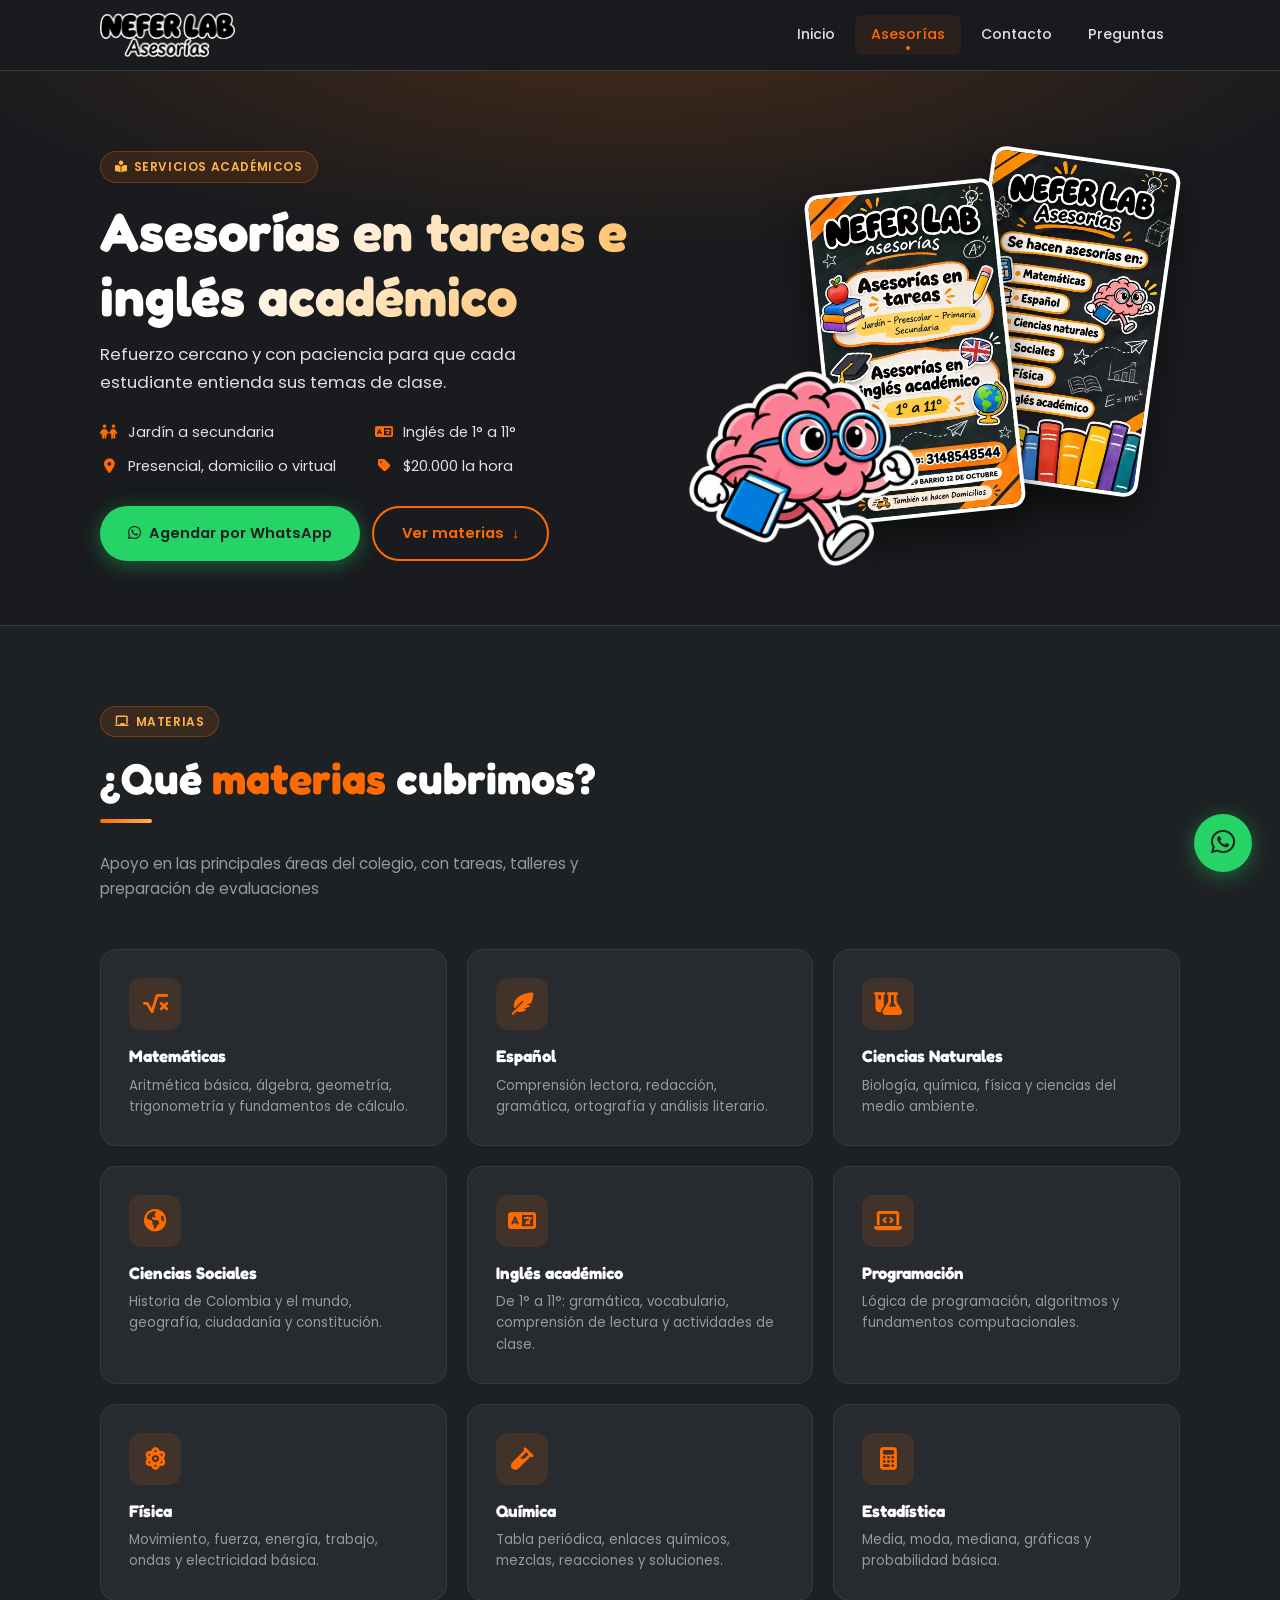
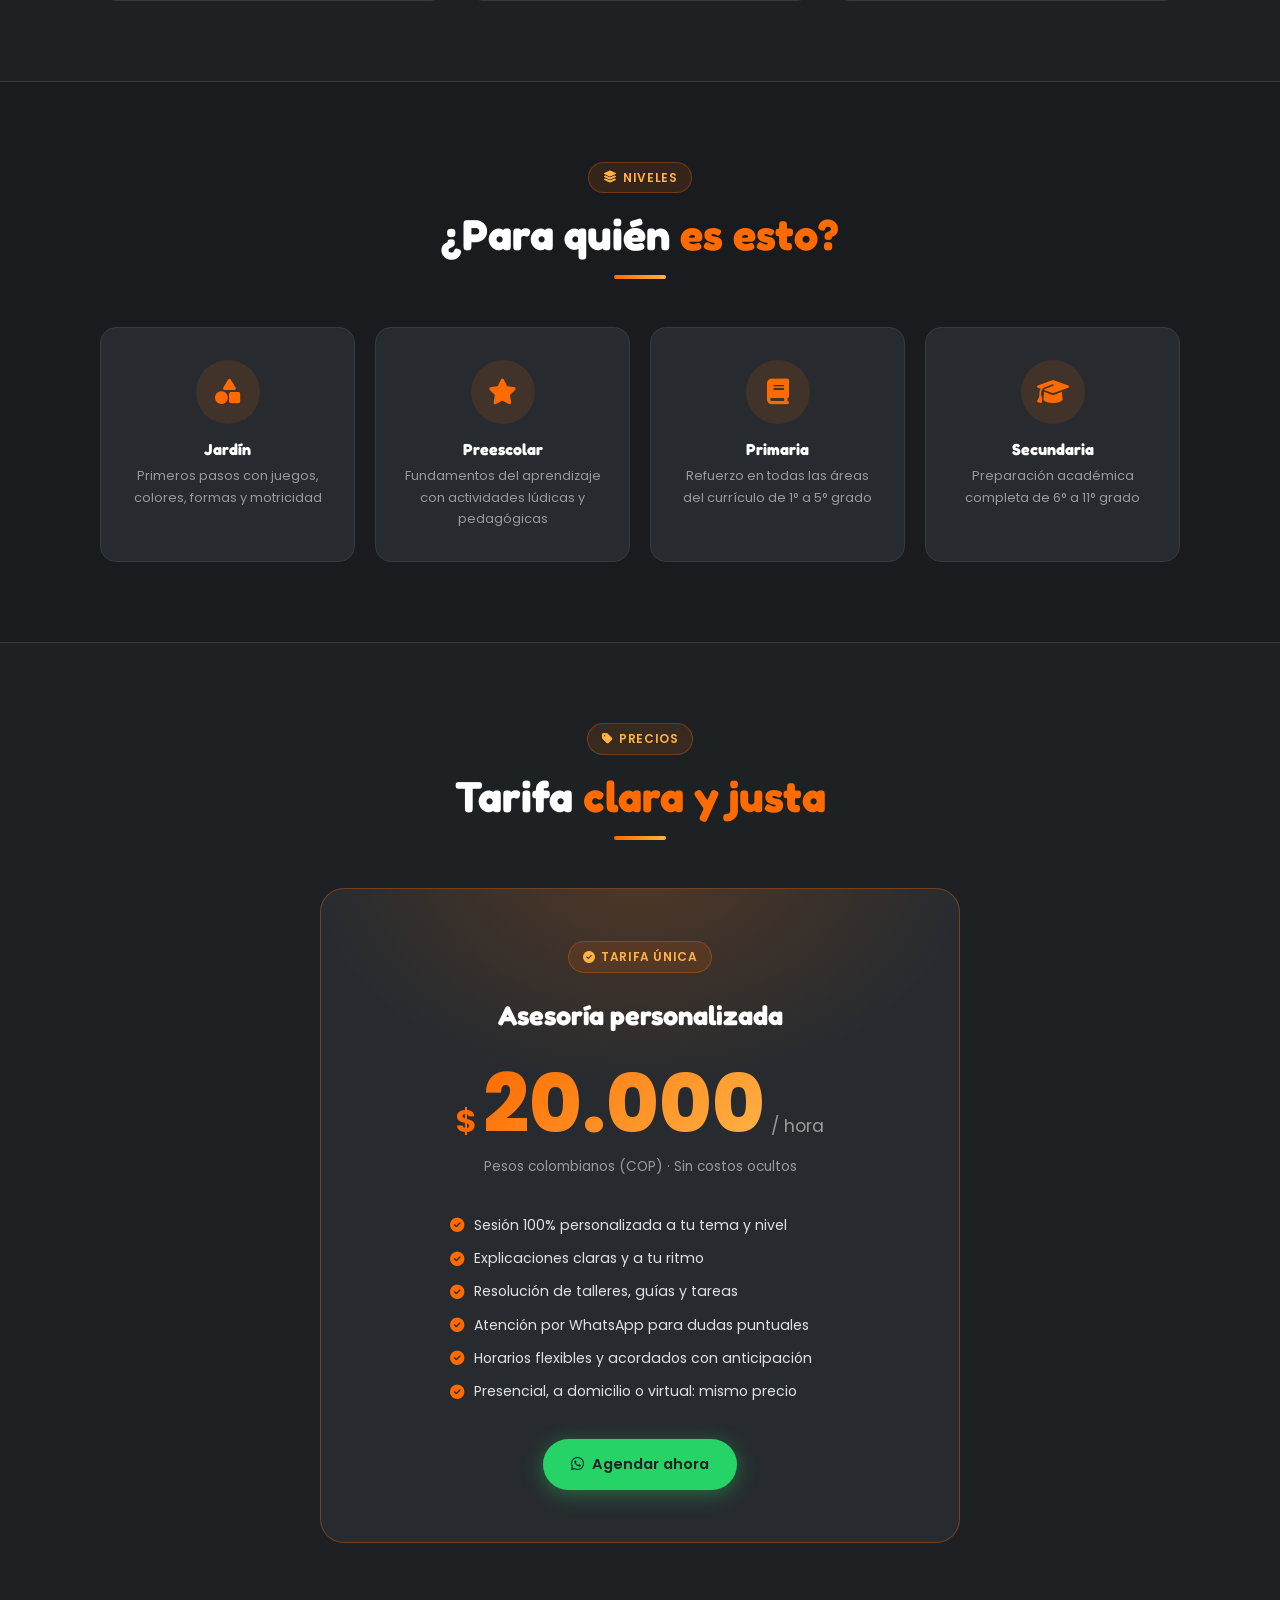
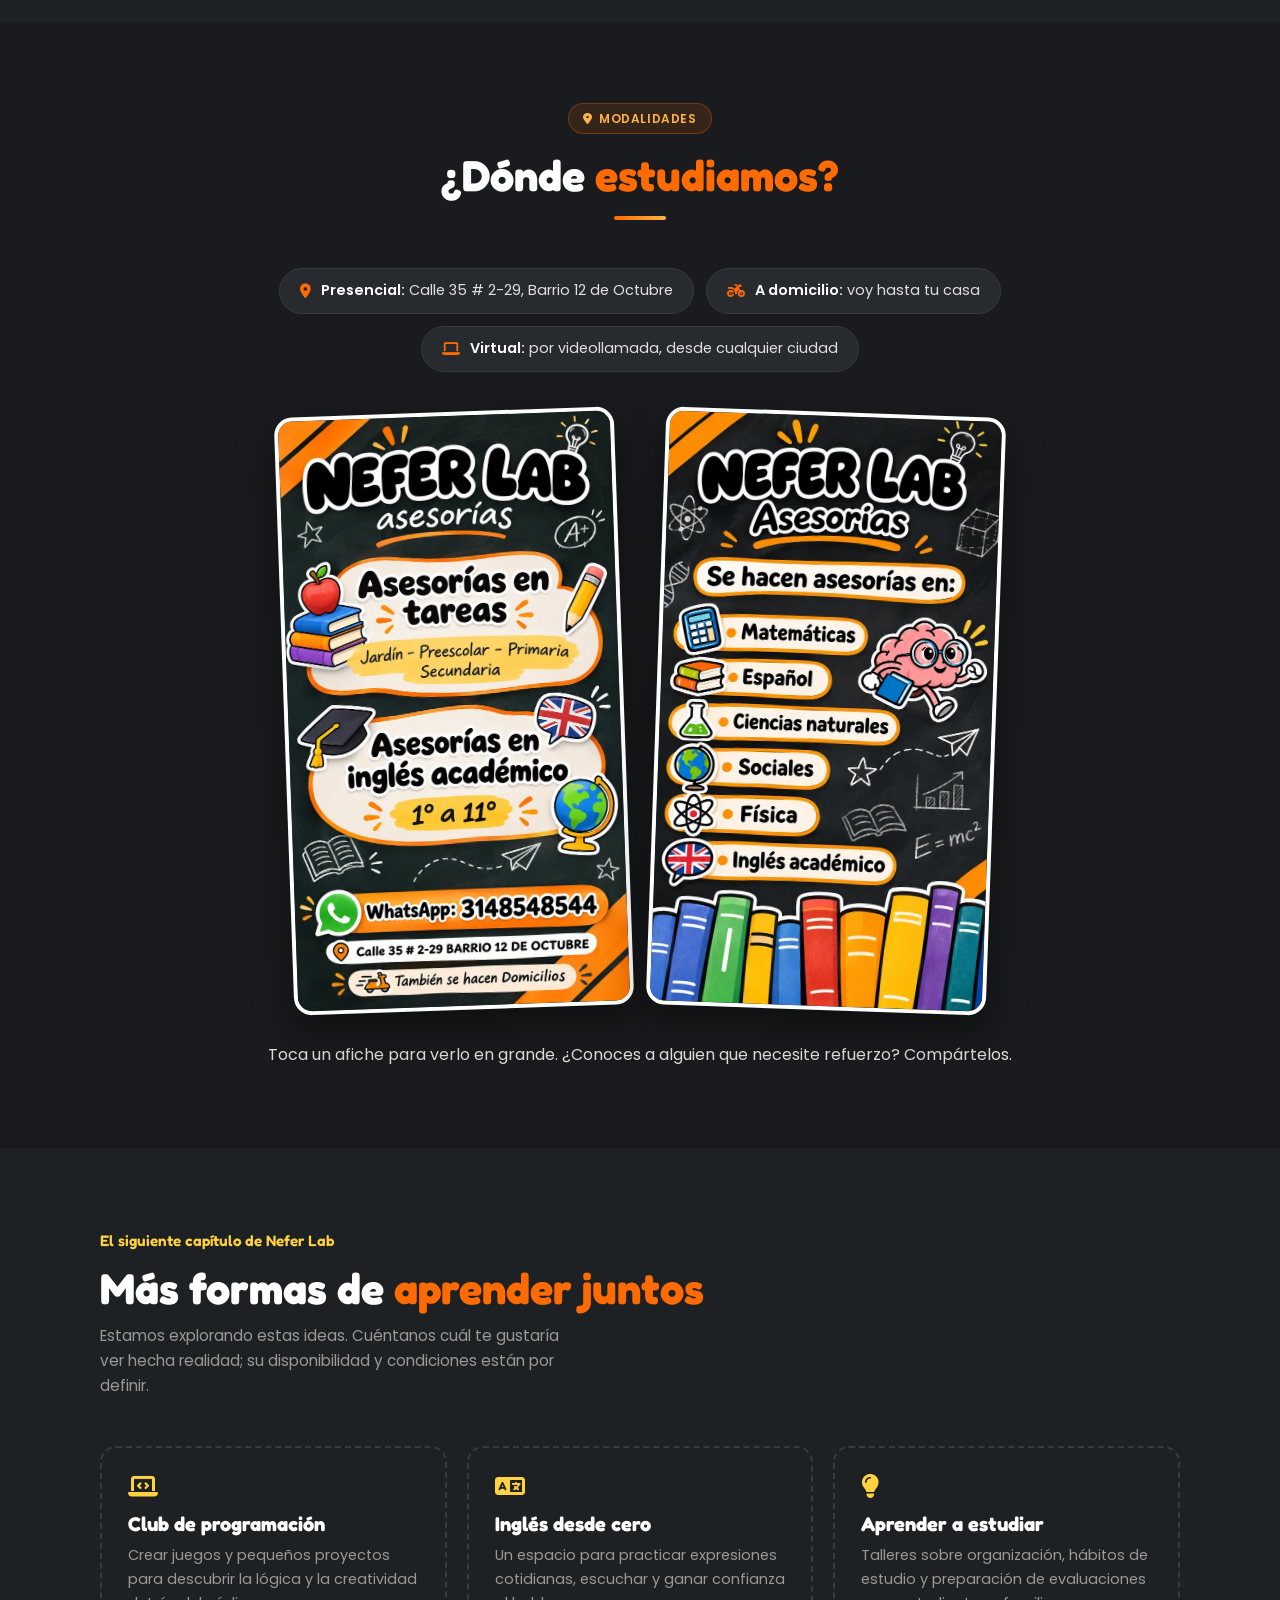
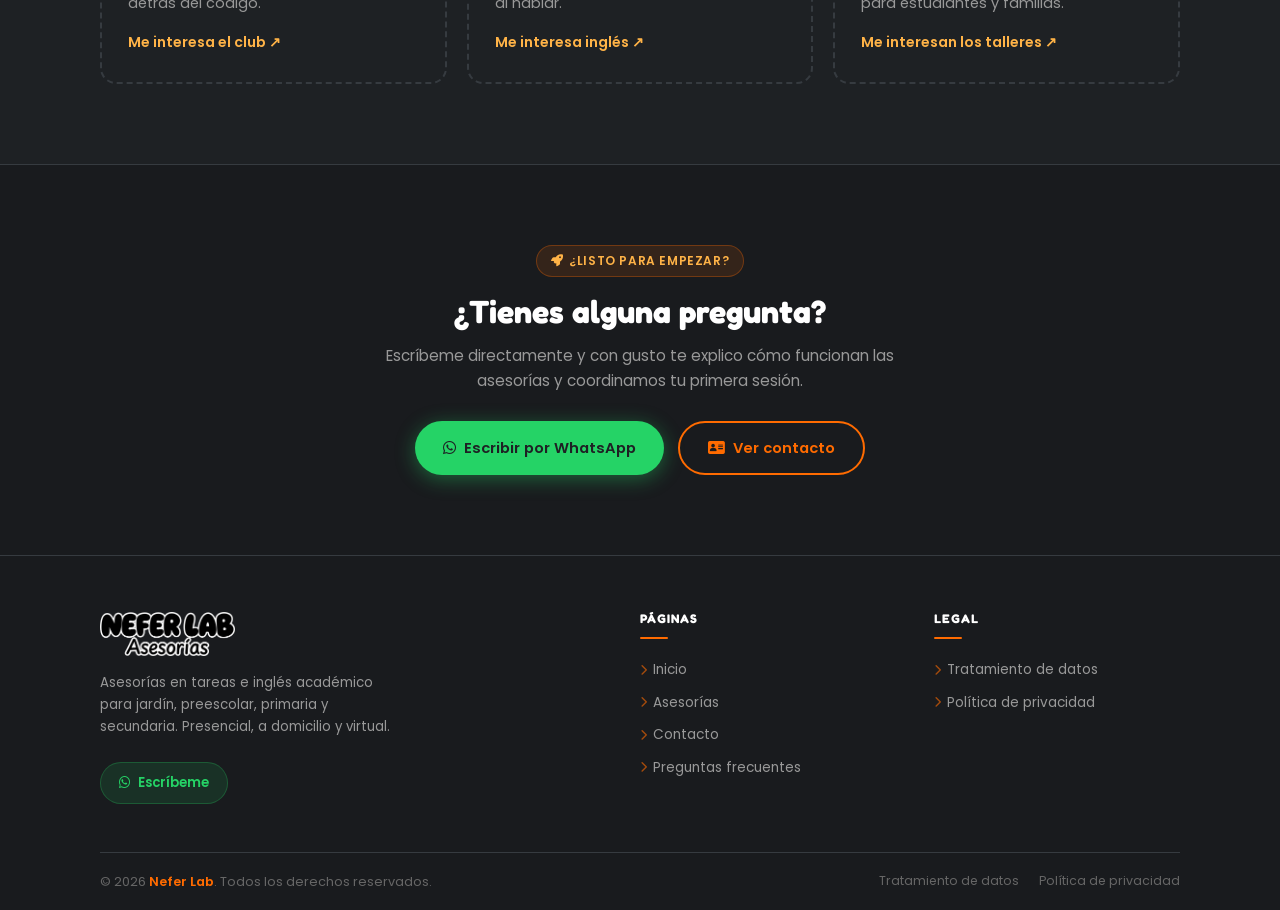
==== commit b0442fe5: "feat: reorder home per QA feedback and move FAQ to its own page - Start home with "Hola, soy Nefer"," ====
--- a/asesorias.html
+++ b/asesorias.html
@@ -4,7 +4,8 @@
   <meta charset="UTF-8" />
   <meta name="viewport" content="width=device-width, initial-scale=1.0" />
   <title>Asesorías — Nefer Lab</title>
-  <link rel="icon" href="source/new_img/web/favicon.png" type="image/png">
+  <link rel="icon" href="favicon.ico?v=2" sizes="any">
+  <link rel="icon" href="source/new_img/web/favicon.png?v=2" type="image/png">
   <meta name="description" content="Asesorías en tareas e inglés académico de 1° a 11°. Matemáticas, Español, Ciencias, Sociales, Física y más. Presencial, a domicilio y virtual. $20.000 la hora.">
   <link rel="preconnect" href="https://fonts.googleapis.com">
   <link rel="preconnect" href="https://fonts.gstatic.com" crossorigin>
@@ -26,6 +27,7 @@
         <a href="index.html"      class="nav-link">Inicio</a>
         <a href="asesorias.html"  class="nav-link active" aria-current="page">Asesorías</a>
         <a href="contacto.html"   class="nav-link">Contacto</a>
+        <a href="preguntas.html"  class="nav-link">Preguntas</a>
       </nav>
     </div>
   </header>
@@ -320,6 +322,7 @@
           <li><a href="index.html"><i class="fa-solid fa-chevron-right"></i> Inicio</a></li>
           <li><a href="asesorias.html"><i class="fa-solid fa-chevron-right"></i> Asesorías</a></li>
           <li><a href="contacto.html"><i class="fa-solid fa-chevron-right"></i> Contacto</a></li>
+          <li><a href="preguntas.html"><i class="fa-solid fa-chevron-right"></i> Preguntas frecuentes</a></li>
         </ul>
       </div>
       <div class="footer-col">
--- a/css/global.css
+++ b/css/global.css
@@ -604,7 +604,8 @@
 
 /* ====== RESPONSIVE ====== */
 @media (max-width: 768px) {
-  header { padding: 0 1rem; }
+  /* En celular el menú se queda arriba en vez de seguir al usuario */
+  header { padding: 0 1rem; position: static; }
 
   .header-inner {
     flex-direction: column;
